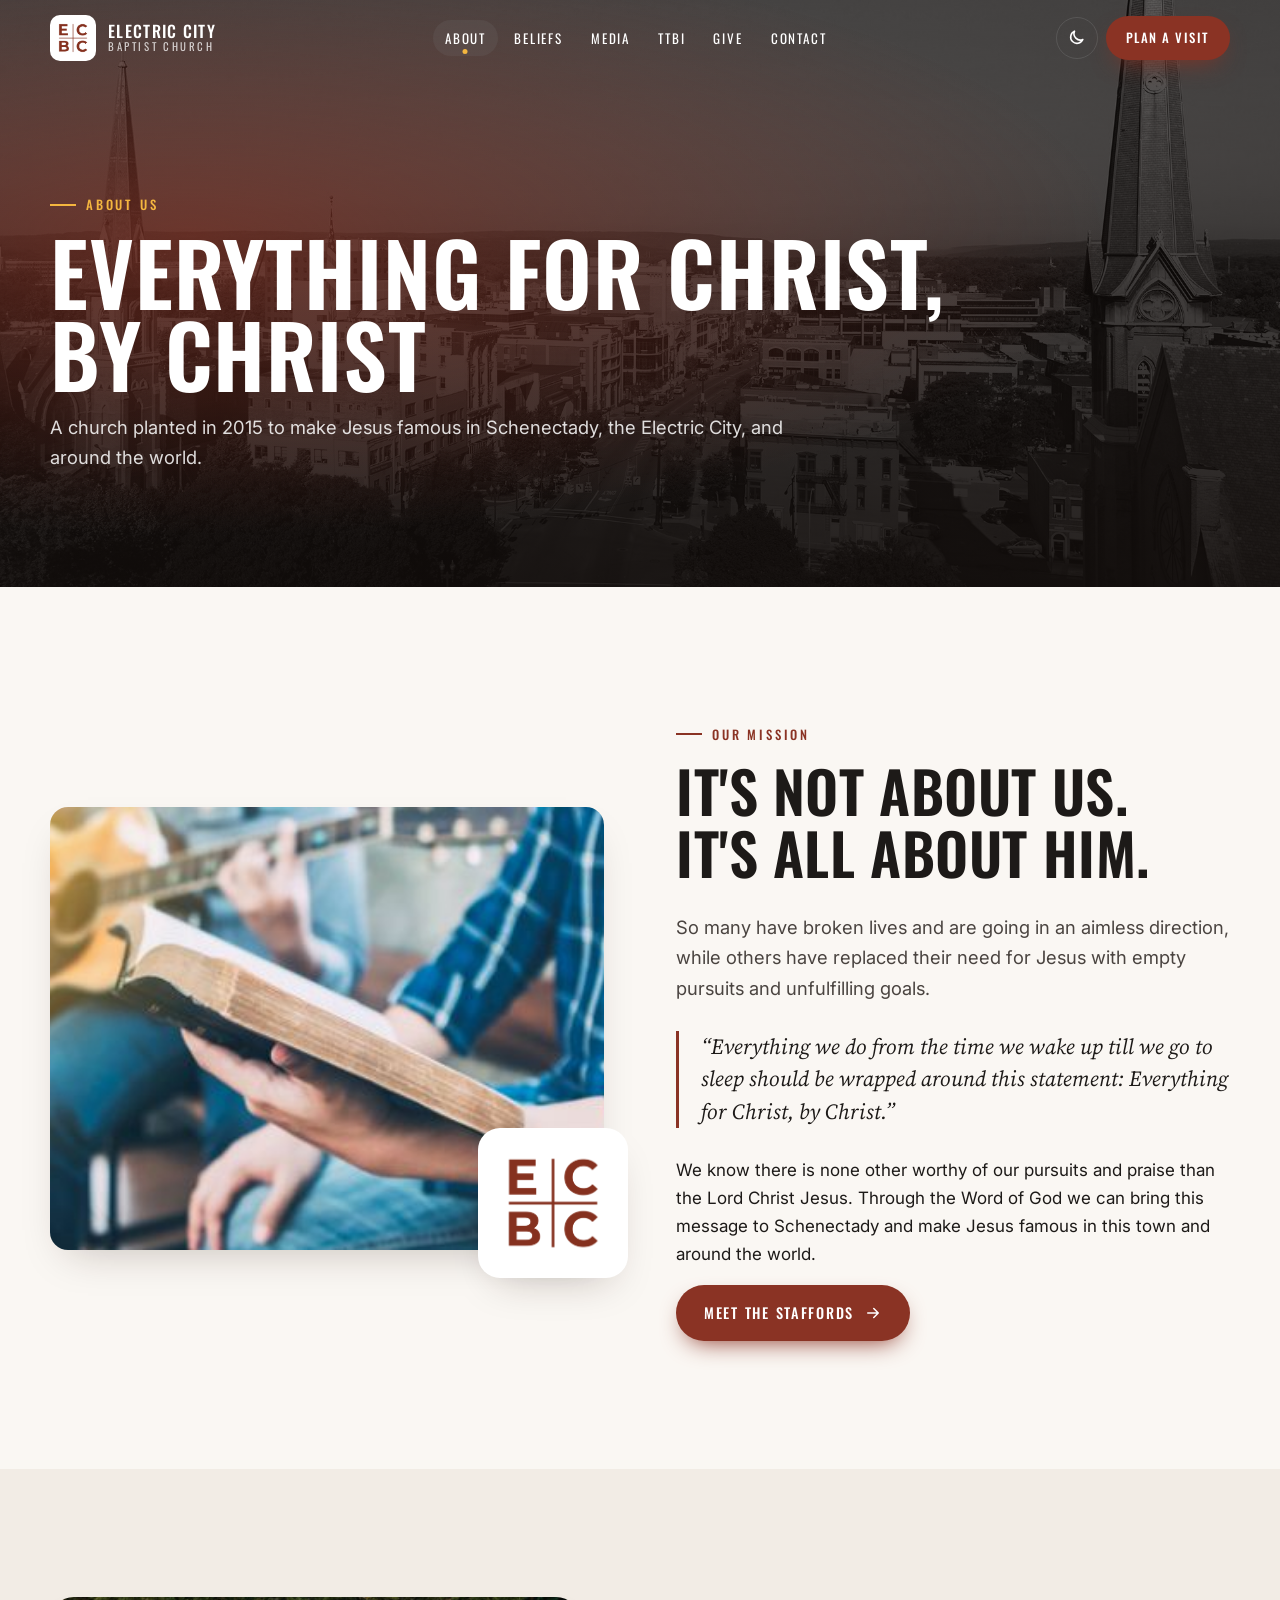
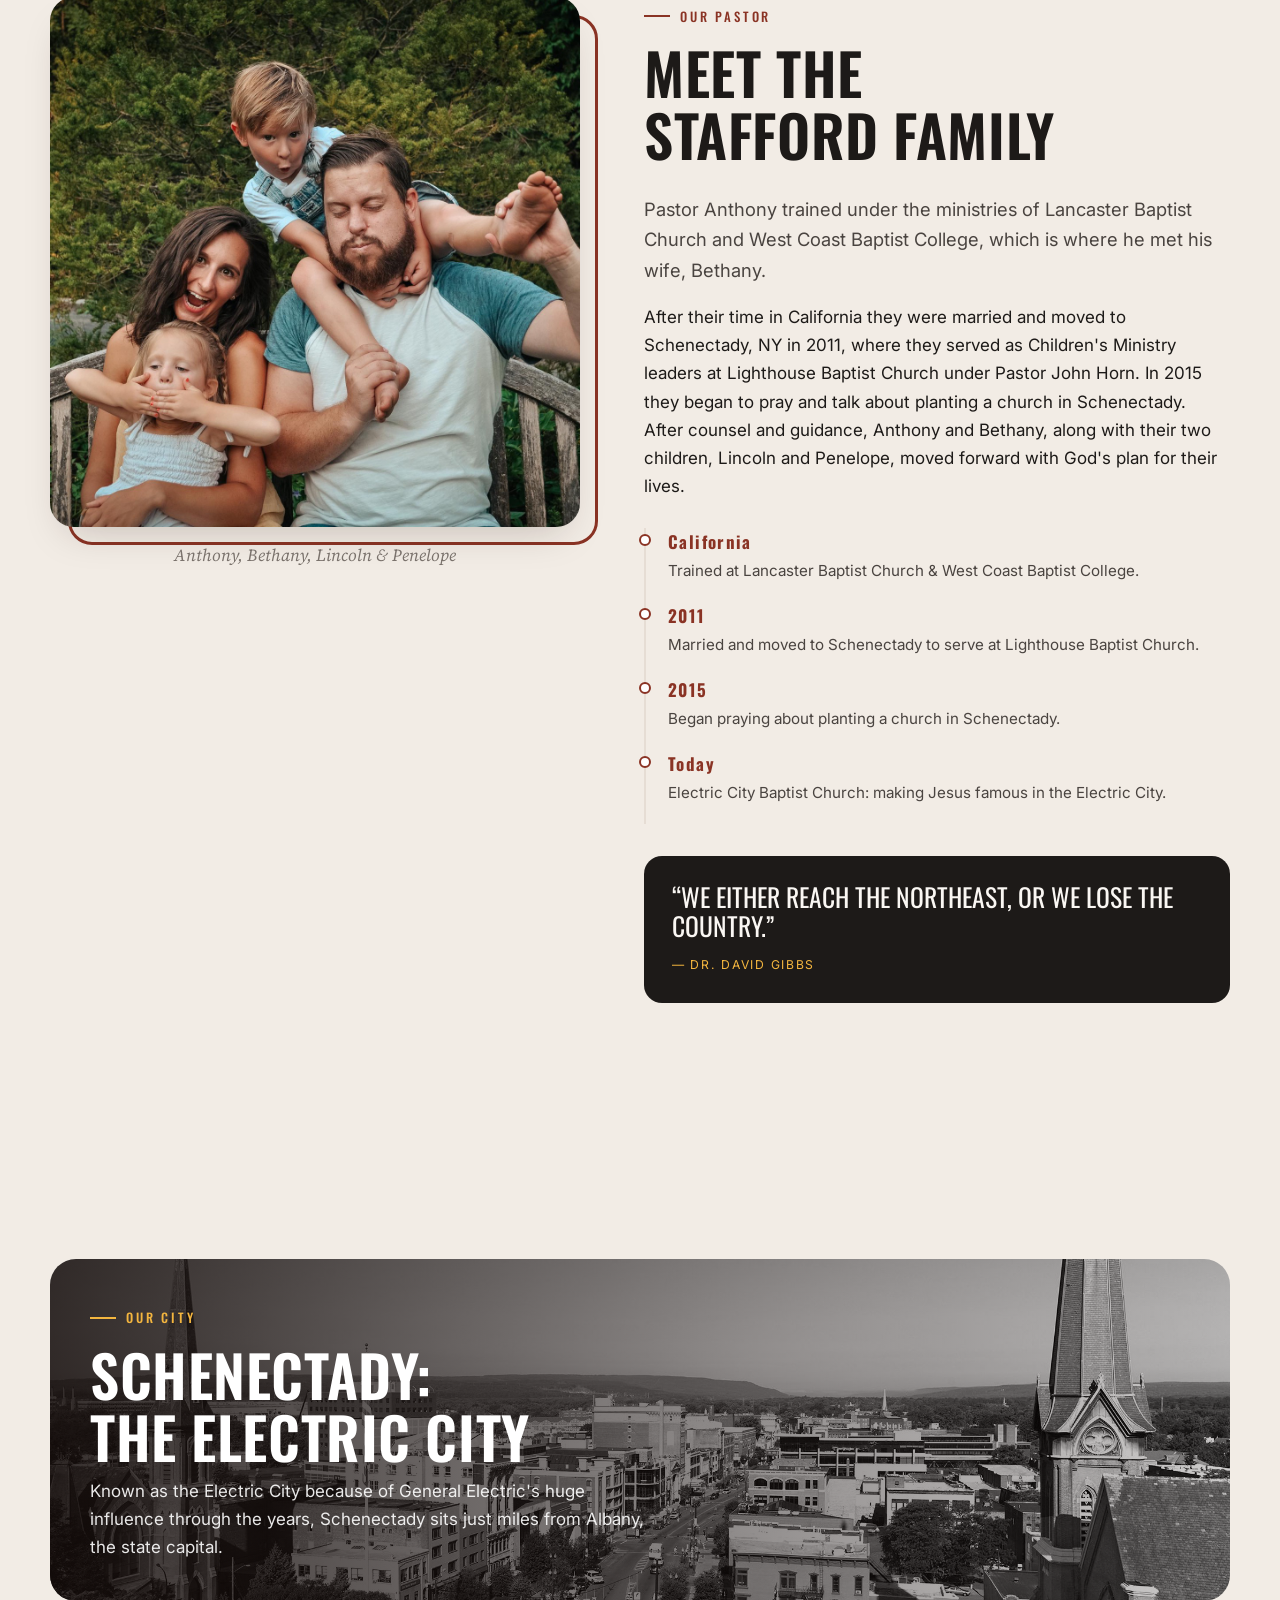
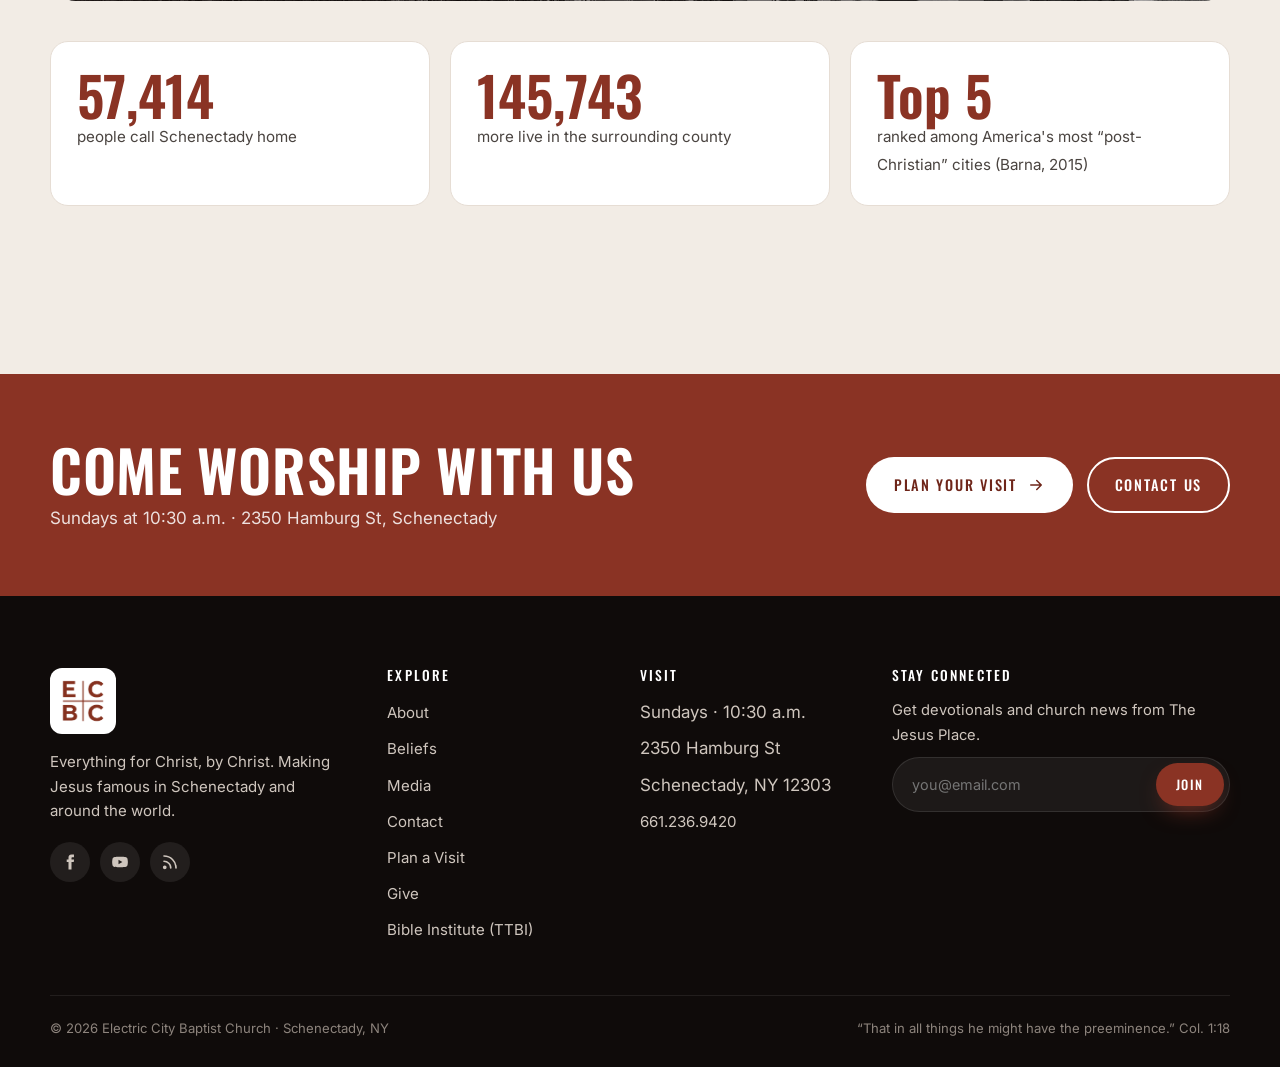
==== about.html @ a0e211f1 "Add Electric City Baptist Church website preview" ====
<!doctype html>
<html lang="en">
<head>
  <meta charset="utf-8">
  <meta name="viewport" content="width=device-width, initial-scale=1">
  <title>About | Electric City Baptist Church</title>
  <meta name="description" content="Meet Pastor Anthony Stafford and family and learn the story and mission of Electric City Baptist Church in Schenectady, NY.">
  <meta name="theme-color" content="#8a3324">
  <meta name="robots" content="noindex, nofollow">
  <link rel="icon" type="image/png" href="assets/ecbc-logo.png">
  <link rel="apple-touch-icon" href="assets/ecbc-logo.png">
  <meta property="og:title" content="About | Electric City Baptist Church">
  <meta property="og:description" content="Meet Pastor Anthony Stafford and family and learn the story and mission of Electric City Baptist Church in Schenectady, NY.">
  <meta property="og:image" content="assets/ecbc-logo.png">
  <link rel="preconnect" href="https://fonts.googleapis.com">
  <link rel="preconnect" href="https://fonts.gstatic.com" crossorigin>
  <link href="https://fonts.googleapis.com/css2?family=Inter:wght@400;500;600;700&family=Oswald:wght@400;500;600&family=Source+Serif+4:ital,wght@0,400;1,400&display=swap" rel="stylesheet">
  <link rel="stylesheet" href="css/styles.css">
  <script>
    try { const t = localStorage.getItem("ecbc-theme"); if (t) document.documentElement.dataset.theme = t; } catch (e) {}
  </script>
</head>
<body>
<a class="skip" href="#main">Skip to content</a>

<!-- Icon sprite -->
<svg width="0" height="0" style="position:absolute" aria-hidden="true">
  <defs>
    <symbol id="i-pin" viewBox="0 0 24 24" fill="none" stroke="currentColor" stroke-width="2" stroke-linecap="round" stroke-linejoin="round"><path d="M12 22s7-6.2 7-12a7 7 0 1 0-14 0c0 5.8 7 12 7 12Z"/><circle cx="12" cy="10" r="2.6"/></symbol>
    <symbol id="i-clock" viewBox="0 0 24 24" fill="none" stroke="currentColor" stroke-width="2" stroke-linecap="round"><circle cx="12" cy="12" r="9"/><path d="M12 7v5l3 2"/></symbol>
    <symbol id="i-cal" viewBox="0 0 24 24" fill="none" stroke="currentColor" stroke-width="2" stroke-linecap="round"><rect x="3" y="5" width="18" height="16" rx="2"/><path d="M3 10h18M8 3v4M16 3v4"/></symbol>
    <symbol id="i-play" viewBox="0 0 24 24" fill="currentColor"><path d="M7 4.8v14.4a1 1 0 0 0 1.5.86l12-7.2a1 1 0 0 0 0-1.72l-12-7.2A1 1 0 0 0 7 4.8Z"/></symbol>
    <symbol id="i-pause" viewBox="0 0 24 24" fill="currentColor"><rect x="6" y="4" width="4" height="16" rx="1"/><rect x="14" y="4" width="4" height="16" rx="1"/></symbol>
    <symbol id="i-pray" viewBox="0 0 24 24" fill="none" stroke="currentColor" stroke-width="2" stroke-linecap="round" stroke-linejoin="round"><path d="M12 3v8M8.5 6.5 12 3l3.5 3.5"/><path d="M5 21v-5a7 7 0 0 1 14 0v5"/><path d="M9 21v-3a3 3 0 0 1 6 0v3"/></symbol>
    <symbol id="i-door" viewBox="0 0 24 24" fill="none" stroke="currentColor" stroke-width="2" stroke-linecap="round" stroke-linejoin="round"><path d="M14 3h5v18h-5"/><path d="M3 12h11M10 8l4 4-4 4"/></symbol>
    <symbol id="i-heart" viewBox="0 0 24 24" fill="none" stroke="currentColor" stroke-width="2" stroke-linejoin="round"><path d="M12 20s-8-4.9-8-11a4.5 4.5 0 0 1 8-2.8A4.5 4.5 0 0 1 20 9c0 6.1-8 11-8 11Z"/></symbol>
    <symbol id="i-book" viewBox="0 0 24 24" fill="none" stroke="currentColor" stroke-width="2" stroke-linejoin="round"><path d="M4 4.5A1.5 1.5 0 0 1 5.5 3H20v16H5.5A1.5 1.5 0 0 0 4 20.5Z"/><path d="M4 20.5A1.5 1.5 0 0 0 5.5 22H20M9 8h7"/></symbol>
    <symbol id="i-users" viewBox="0 0 24 24" fill="none" stroke="currentColor" stroke-width="2" stroke-linecap="round"><circle cx="9" cy="8" r="3.5"/><path d="M2.5 20a6.5 6.5 0 0 1 13 0"/><path d="M16 4.5a3.5 3.5 0 0 1 0 7M18 14a6 6 0 0 1 3.5 6"/></symbol>
    <symbol id="i-music" viewBox="0 0 24 24" fill="none" stroke="currentColor" stroke-width="2" stroke-linecap="round"><path d="M9 18V5l11-2v13"/><circle cx="6" cy="18" r="3"/><circle cx="17" cy="16" r="3"/></symbol>
    <symbol id="i-phone" viewBox="0 0 24 24" fill="none" stroke="currentColor" stroke-width="2" stroke-linejoin="round"><path d="M5 3h3.5l2 5-2.5 1.5a11 11 0 0 0 6.5 6.5L16 13.5l5 2V19a2 2 0 0 1-2 2A16 16 0 0 1 3 5a2 2 0 0 1 2-2Z"/></symbol>
    <symbol id="i-mail" viewBox="0 0 24 24" fill="none" stroke="currentColor" stroke-width="2" stroke-linejoin="round"><rect x="3" y="5" width="18" height="14" rx="2"/><path d="m3 7 9 6 9-6"/></symbol>
    <symbol id="i-fb" viewBox="0 0 24 24" fill="currentColor"><path d="M14 8.5V6.8c0-.8.5-1 1-1h2.3V2.1L14.2 2C10.8 2 10 4.5 10 6.2v2.3H7.6V12H10v10h4V12h3l.4-3.5Z"/></symbol>
    <symbol id="i-yt" viewBox="0 0 24 24" fill="currentColor"><path d="M22 7.6a3 3 0 0 0-2-2C18.2 5 12 5 12 5s-6.2 0-8 .6a3 3 0 0 0-2 2A31 31 0 0 0 1.5 12 31 31 0 0 0 2 16.4a3 3 0 0 0 2 2c1.8.6 8 .6 8 .6s6.2 0 8-.6a3 3 0 0 0 2-2 31 31 0 0 0 .5-4.4 31 31 0 0 0-.5-4.4ZM10 15V9l5.2 3Z"/></symbol>
    <symbol id="i-rss" viewBox="0 0 24 24" fill="none" stroke="currentColor" stroke-width="2.2" stroke-linecap="round"><path d="M4 11a9 9 0 0 1 9 9M4 4a16 16 0 0 1 16 16"/><circle cx="5" cy="19" r="1.4" fill="currentColor"/></symbol>
    <symbol id="i-search" viewBox="0 0 24 24" fill="none" stroke="currentColor" stroke-width="2" stroke-linecap="round"><circle cx="11" cy="11" r="7"/><path d="m20 20-3.5-3.5"/></symbol>
    <symbol id="i-down" viewBox="0 0 24 24" fill="none" stroke="currentColor" stroke-width="2" stroke-linecap="round" stroke-linejoin="round"><path d="M12 4v12M6 11l6 6 6-6M4 21h16"/></symbol>
    <symbol id="i-arrow" viewBox="0 0 24 24" fill="none" stroke="currentColor" stroke-width="2" stroke-linecap="round" stroke-linejoin="round"><path d="M5 12h14M13 6l6 6-6 6"/></symbol>
    <symbol id="i-check" viewBox="0 0 24 24" fill="none" stroke="currentColor" stroke-width="2.6" stroke-linecap="round" stroke-linejoin="round"><path d="m5 12 5 5L20 7"/></symbol>
    <symbol id="i-copy" viewBox="0 0 24 24" fill="none" stroke="currentColor" stroke-width="2"><rect x="9" y="9" width="12" height="12" rx="2"/><path d="M5 15V5a2 2 0 0 1 2-2h10"/></symbol>
    <symbol id="i-moon" viewBox="0 0 24 24" fill="none" stroke="currentColor" stroke-width="2" stroke-linejoin="round"><path d="M20 14.5A8 8 0 0 1 9.5 4 8 8 0 1 0 20 14.5Z"/></symbol>
    <symbol id="i-sun" viewBox="0 0 24 24" fill="none" stroke="currentColor" stroke-width="2" stroke-linecap="round"><circle cx="12" cy="12" r="4"/><path d="M12 2v2M12 20v2M4.9 4.9l1.4 1.4M17.7 17.7l1.4 1.4M2 12h2M20 12h2M4.9 19.1l1.4-1.4M17.7 6.3l1.4-1.4"/></symbol>
    <symbol id="i-lock" viewBox="0 0 24 24" fill="none" stroke="currentColor" stroke-width="2" stroke-linecap="round"><rect x="4" y="11" width="16" height="10" rx="2"/><path d="M8 11V7a4 4 0 0 1 8 0v4"/></symbol>
    <symbol id="i-menu" viewBox="0 0 24 24" fill="none" stroke="currentColor" stroke-width="2" stroke-linecap="round"><path d="M4 7h16M4 12h16M4 17h10"/></symbol>
    <symbol id="i-x" viewBox="0 0 24 24" fill="none" stroke="currentColor" stroke-width="2" stroke-linecap="round"><path d="M6 6l12 12M18 6 6 18"/></symbol>
    <symbol id="i-bolt" viewBox="0 0 24 24" fill="currentColor"><path d="M13 2 4 14h6l-1 8 9-12h-6Z"/></symbol>
    <symbol id="i-car" viewBox="0 0 24 24" fill="none" stroke="currentColor" stroke-width="2" stroke-linejoin="round"><path d="M5 16V11l2-5h10l2 5v5M3 16h18v3H3Z"/><circle cx="7.5" cy="13.5" r=".8" fill="currentColor"/><circle cx="16.5" cy="13.5" r=".8" fill="currentColor"/></symbol>
  </defs>
</svg>

<!-- Header -->
<header class="site-header" id="header">
  <div class="container nav">
    <a class="brand" href="index.html" aria-label="Electric City Baptist Church home">
      <img class="brand-mark" src="assets/ecbc-logo.png" alt="ECBC logo">
      <span class="brand-name">Electric City<small>Baptist Church</small></span>
    </a>
    <nav aria-label="Primary">
      <ul class="nav-links">
        <li><a href="about.html">About</a></li>
        <li><a href="beliefs.html">Beliefs</a></li>
        <li><a href="media.html">Media</a></li>
        <li><a href="ttbi.html">TTBI</a></li>
        <li><a href="give.html">Give</a></li>
        <li><a href="contact.html">Contact</a></li>
      </ul>
    </nav>
    <div class="nav-actions">
      <button class="icon-btn" id="themeToggle" aria-label="Toggle dark mode"><svg><use href="#i-moon"/></svg></button>
      <a class="btn btn-primary btn-sm" href="visit.html">Plan a Visit</a>
      <button class="icon-btn menu-toggle" id="menuOpen" aria-label="Open menu" aria-expanded="false" aria-controls="mobileMenu"><svg><use href="#i-menu"/></svg></button>
    </div>
  </div>
</header>

<div class="mobile-menu" id="mobileMenu" aria-hidden="true">
  <button class="icon-btn close" id="menuClose" aria-label="Close menu"><svg><use href="#i-x"/></svg></button>
  <ul>
    <li><a href="index.html">Home</a></li>
    <li><a href="about.html">About</a></li>
    <li><a href="visit.html">Plan a Visit</a></li>
    <li><a href="beliefs.html">Beliefs</a></li>
    <li><a href="media.html">Media</a></li>
    <li><a href="ttbi.html">Bible Institute</a></li>
    <li><a href="give.html">Give</a></li>
    <li><a href="contact.html">Contact</a></li>
  </ul>
  <p class="meta">Sundays · 10:30 a.m.<br>2350 Hamburg St, Schenectady, NY</p>
</div>

<main id="main">

<section class="page-hero">
  <div class="page-hero-bg" style="background-image:url('assets/schenectady.jpg')"></div>
  <div class="container">
    <p class="eyebrow reveal">About Us</p>
    <h1 class="reveal" data-delay="1">Everything for Christ,<br>by Christ</h1>
    <p class="lead reveal" data-delay="2">A church planted in 2015 to make Jesus famous in Schenectady, the Electric City, and around the world.</p>
  </div>
</section>

<!-- Mission -->
<section class="mission" id="about">
  <div class="container mission-grid">
    <div class="mission-media reveal">
      <img src="assets/worship.jpg" alt="An open Bible held during worship" loading="lazy">
      <div class="badge"><img src="assets/ecbc-logo.png" alt=""></div>
    </div>
    <div class="reveal" data-delay="1">
      <p class="eyebrow">Our Mission</p>
      <h2>It's not about us.<br>It's all about Him.</h2>
      <p class="lead">So many have broken lives and are going in an aimless direction, while others have replaced their need for Jesus with empty pursuits and unfulfilling goals.</p>
      <blockquote>“Everything we do from the time we wake up till we go to sleep should be wrapped around this statement: Everything for Christ, by Christ.”</blockquote>
      <p>We know there is none other worthy of our pursuits and praise than the Lord Christ Jesus. Through the Word of God we can bring this message to Schenectady and make Jesus famous in this town and around the world.</p>
      <a class="btn btn-primary" href="#family">Meet the Staffords <svg><use href="#i-arrow"/></svg></a>
    </div>
  </div>
</section>

<!-- Pastor & family -->
<section class="family" id="family">
  <div class="container family-grid">
    <figure class="family-photo reveal">
      <img src="assets/stafford-family.jpg" alt="Pastor Anthony Stafford with his wife Bethany and their children Lincoln and Penelope" loading="lazy">
      <figcaption>Anthony, Bethany, Lincoln &amp; Penelope</figcaption>
    </figure>
    <div class="reveal" data-delay="1">
      <p class="eyebrow">Our Pastor</p>
      <h2>Meet the<br>Stafford Family</h2>
      <p class="lead">Pastor Anthony trained under the ministries of Lancaster Baptist Church and West Coast Baptist College, which is where he met his wife, Bethany.</p>
      <p>After their time in California they were married and moved to Schenectady, NY in 2011, where they served as Children's Ministry leaders at Lighthouse Baptist Church under Pastor John Horn. In 2015 they began to pray and talk about planting a church in Schenectady. After counsel and guidance, Anthony and Bethany, along with their two children, Lincoln and Penelope, moved forward with God's plan for their lives.</p>
      <ol class="timeline">
        <li><b>California</b><span>Trained at Lancaster Baptist Church &amp; West Coast Baptist College.</span></li>
        <li><b>2011</b><span>Married and moved to Schenectady to serve at Lighthouse Baptist Church.</span></li>
        <li><b>2015</b><span>Began praying about planting a church in Schenectady.</span></li>
        <li><b>Today</b><span>Electric City Baptist Church: making Jesus famous in the Electric City.</span></li>
      </ol>
      <div class="gibbs">
        <p>“We either reach the Northeast, or we lose the country.”</p>
        <small>— Dr. David Gibbs</small>
      </div>
    </div>
  </div>
</section>

<section class="location">
  <div class="container">
    <div class="city-band reveal">
      <img src="assets/schenectady.jpg" alt="Downtown Schenectady skyline with church steeples" loading="lazy">
      <div class="inner">
        <p class="eyebrow" style="color:var(--spark)">Our City</p>
        <h2>Schenectady:<br>The Electric City</h2>
        <p style="margin:0;opacity:.9">Known as the Electric City because of General Electric's huge influence through the years, Schenectady sits just miles from Albany, the state capital.</p>
      </div>
    </div>

    <div class="stats">
      <div class="stat reveal"><b data-count="65000">0</b><span>people call Schenectady home</span></div>
      <div class="stat reveal" data-delay="1"><b data-count="165000">0</b><span>more live in the surrounding county</span></div>
      <div class="stat reveal" data-delay="2"><b>Top 5</b><span>ranked among America's most “post-Christian” cities (Barna, 2015)</span></div>
    </div>
  </div>
</section>

<!-- Call to action -->
<section class="cta-band">
  <div class="container cta-inner reveal">
    <div>
      <h2>Come Worship With Us</h2>
      <p>Sundays at 10:30 a.m. · 2350 Hamburg St, Schenectady</p>
    </div>
    <div class="hero-ctas">
      <a class="btn btn-light" href="visit.html">Plan Your Visit <svg><use href="#i-arrow"/></svg></a>
      <a class="btn btn-ghost" href="contact.html">Contact Us</a>
    </div>
  </div>
</section>

</main>

<!-- Footer -->
<footer class="site-footer">
  <div class="container">
    <div class="footer-grid">
      <div class="footer-brand">
        <img src="assets/ecbc-logo.png" alt="Electric City Baptist Church logo">
        <p>Everything for Christ, by Christ. Making Jesus famous in Schenectady and around the world.</p>
        <div class="socials">
          <a href="https://www.facebook.com/ElectricCityBaptist/" target="_blank" rel="noopener" aria-label="Facebook"><svg><use href="#i-fb"/></svg></a>
          <a href="https://www.youtube.com/watch?v=MotVsbWxx8M" target="_blank" rel="noopener" aria-label="YouTube"><svg><use href="#i-yt"/></svg></a>
          <a href="https://wp.electriccitybaptist.com/series/old-lion-young-lion/feed/" target="_blank" rel="noopener" aria-label="Podcast RSS"><svg><use href="#i-rss"/></svg></a>
        </div>
      </div>
      <div>
        <h4>Explore</h4>
        <ul>
          <li><a href="about.html">About</a></li>
          <li><a href="beliefs.html">Beliefs</a></li>
          <li><a href="media.html">Media</a></li>
          <li><a href="contact.html">Contact</a></li>
          <li><a href="visit.html">Plan a Visit</a></li>
          <li><a href="give.html">Give</a></li>
          <li><a href="ttbi.html">Bible Institute (TTBI)</a></li>
        </ul>
      </div>
      <div>
        <h4>Visit</h4>
        <ul>
          <li>Sundays · 10:30 a.m.</li>
          <li>2350 Hamburg St</li>
          <li>Schenectady, NY 12303</li>
          <li><a href="tel:+16612369420">661.236.9420</a></li>
        </ul>
      </div>
      <div>
        <h4>Stay Connected</h4>
        <p style="font-size:.92rem;margin:0">Get devotionals and church news from The Jesus Place.</p>
        <form class="newsletter" id="newsletter">
          <label class="sr-only" for="nlEmail">Email address</label>
          <input id="nlEmail" type="email" placeholder="you@email.com" required>
          <button class="btn btn-primary btn-sm" type="submit">Join</button>
        </form>
      </div>
    </div>
    <div class="footer-bottom">
      <span>© <span id="year"></span> Electric City Baptist Church · Schenectady, NY</span>
      <span>“That in all things he might have the preeminence.” Col. 1:18</span>
    </div>
  </div>
</footer>

<!-- Prayer request dialog -->
<dialog id="prayerDialog" aria-labelledby="prayerTitle">
  <button class="icon-btn dialog-close" data-close aria-label="Close"><svg><use href="#i-x"/></svg></button>
  <form class="dialog-inner" id="prayerForm" method="dialog">
    <p class="eyebrow">We'd be honored</p>
    <h3 id="prayerTitle">Prayer Request</h3>
    <p style="color:var(--ink-2);margin-top:0">Share how we can pray for you. Our church family takes every request to the Lord.</p>
    <div class="field"><label for="prName">Your name <span style="color:var(--muted);font-weight:400">(optional)</span></label><input id="prName" autocomplete="name"></div>
    <div class="field"><label for="prText">How can we pray?</label><textarea id="prText" rows="4" required></textarea></div>
    <div class="choice" style="margin-bottom:18px"><input type="checkbox" id="prPrivate"><label for="prPrivate" style="padding:10px 14px">Keep this private (pastor only)</label></div>
    <button class="btn btn-primary" type="submit" style="width:100%;justify-content:center">Send Request</button>
    <p class="form-note">Opens your email app with your request ready to send.</p>
  </form>
</dialog>

<div class="toast" id="toast" role="status"></div>

<script src="js/app.js"></script>
</body>
</html>
---- css/styles.css ----
/* Electric City Baptist Church — styles */
:root {
  --rust: #8a3324;
  --rust-deep: #6e2519;
  --rust-soft: #f3e4df;
  --spark: #f4b63f;
  --ink: #1d1a18;
  --ink-2: #4a4440;
  --muted: #7a726c;
  --paper: #faf7f3;
  --paper-2: #f2ece5;
  --card: #ffffff;
  --line: #e6ddd4;
  --shadow: 0 18px 40px -18px rgba(40, 20, 10, .25);
  --radius: 18px;
  --font-display: "Oswald", "Arial Narrow", sans-serif;
  --font-body: "Inter", system-ui, -apple-system, sans-serif;
  --font-serif: "Source Serif 4", Georgia, serif;
  --max: 1180px;
  --header-h: 76px;
}
:root[data-theme="dark"] {
  --rust: #c9563f;
  --rust-deep: #a8432f;
  --rust-soft: #2d1e1a;
  --ink: #f3ede7;
  --ink-2: #cfc6be;
  --muted: #9b928a;
  --paper: #141110;
  --paper-2: #1c1816;
  --card: #211c1a;
  --line: #352d29;
  --shadow: 0 18px 40px -18px rgba(0, 0, 0, .6);
}

*, *::before, *::after { box-sizing: border-box; }
html { scroll-behavior: smooth; scroll-padding-top: var(--header-h); }
body {
  margin: 0;
  font-family: var(--font-body);
  font-size: 17px;
  line-height: 1.65;
  color: var(--ink);
  background: var(--paper);
  -webkit-font-smoothing: antialiased;
  transition: background .3s, color .3s;
}
img { max-width: 100%; display: block; }
a { color: var(--rust); }
button { font: inherit; cursor: pointer; }
.sr-only { position: absolute; width: 1px; height: 1px; overflow: hidden; clip: rect(0 0 0 0); white-space: nowrap; }
.skip { position: absolute; left: -999px; top: 8px; background: var(--rust); color: #fff; padding: 8px 14px; border-radius: 8px; z-index: 100; }
.skip:focus { left: 8px; }
:focus-visible { outline: 3px solid var(--spark); outline-offset: 3px; border-radius: 6px; }

.container { width: min(var(--max), 100% - 40px); margin-inline: auto; }
section { padding: clamp(72px, 10vw, 128px) 0; position: relative; }

.eyebrow {
  font-family: var(--font-display);
  text-transform: uppercase;
  letter-spacing: .22em;
  font-size: .8rem;
  font-weight: 500;
  color: var(--rust);
  display: inline-flex;
  align-items: center;
  gap: 10px;
  margin: 0 0 14px;
}
.eyebrow::before { content: ""; width: 26px; height: 2px; background: currentColor; }
h1, h2, h3, h4 { font-family: var(--font-display); font-weight: 600; line-height: 1.08; margin: 0 0 .5em; letter-spacing: .01em; }
h2 { font-size: clamp(2.2rem, 5vw, 3.6rem); text-transform: uppercase; }
h3 { font-size: 1.45rem; }
.lead { font-size: 1.15rem; color: var(--ink-2); max-width: 62ch; }
.section-head { margin-bottom: 48px; }
.section-head.center { text-align: center; }
.section-head.center .lead { margin-inline: auto; }
.section-head.center .eyebrow::after { content: ""; width: 26px; height: 2px; background: currentColor; }

/* Buttons */
.btn {
  display: inline-flex; align-items: center; gap: 10px;
  padding: 14px 26px;
  border-radius: 999px;
  border: 2px solid transparent;
  font-family: var(--font-display);
  text-transform: uppercase;
  letter-spacing: .12em;
  font-size: .9rem;
  font-weight: 500;
  text-decoration: none;
  transition: transform .2s, background .2s, color .2s, border-color .2s, box-shadow .2s;
}
.btn svg { width: 18px; height: 18px; }
.btn-primary { background: var(--rust); color: #fff; box-shadow: 0 10px 24px -10px var(--rust); }
.btn-primary:hover { background: var(--rust-deep); transform: translateY(-2px); }
.btn-ghost { border-color: currentColor; color: inherit; background: transparent; }
.btn-ghost:hover { background: rgba(255,255,255,.12); transform: translateY(-2px); }
.btn-light { background: #fff; color: var(--rust-deep); }
.btn-light:hover { transform: translateY(-2px); }
.btn-sm { padding: 9px 18px; font-size: .8rem; }

/* Header */
.site-header {
  position: fixed; inset: 0 0 auto 0; z-index: 50;
  height: var(--header-h);
  display: flex; align-items: center;
  color: #fff;
  transition: background .3s, box-shadow .3s, color .3s, height .3s;
}
.site-header.scrolled {
  background: color-mix(in srgb, var(--paper) 88%, transparent);
  backdrop-filter: blur(14px);
  -webkit-backdrop-filter: blur(14px);
  color: var(--ink);
  box-shadow: 0 1px 0 var(--line);
  --header-h: 66px;
}
.nav { display: flex; align-items: center; justify-content: space-between; gap: 20px; }
.brand { display: flex; align-items: center; gap: 12px; text-decoration: none; color: inherit; }
.brand-mark { width: 46px; height: 46px; background: #fff; border-radius: 10px; padding: 5px; transition: transform .3s; }
.brand:hover .brand-mark { transform: rotate(-4deg) scale(1.05); }
.brand-name { font-family: var(--font-display); text-transform: uppercase; letter-spacing: .08em; line-height: 1.1; font-size: 1.02rem; font-weight: 500; }
.brand-name small { display: block; font-size: .68rem; letter-spacing: .24em; opacity: .75; font-weight: 400; }
.nav-links { display: flex; gap: 4px; list-style: none; margin: 0; padding: 0; }
.nav-links a {
  color: inherit; text-decoration: none;
  font-family: var(--font-display); text-transform: uppercase; letter-spacing: .14em; font-size: .82rem;
  padding: 8px 12px; border-radius: 999px; position: relative;
  transition: background .2s;
}
.nav-links a:hover { background: rgba(127,127,127,.14); }
.nav-links a.active::after {
  content: ""; position: absolute; left: 50%; bottom: 2px; width: 5px; height: 5px; border-radius: 50%;
  background: var(--spark); transform: translateX(-50%);
}
.nav-actions { display: flex; align-items: center; gap: 8px; }
.icon-btn {
  width: 42px; height: 42px; border-radius: 50%;
  display: inline-grid; place-items: center;
  border: 1px solid rgba(127,127,127,.35); background: transparent; color: inherit;
  transition: background .2s, transform .2s;
}
.icon-btn:hover { background: rgba(127,127,127,.16); transform: rotate(-12deg); }
.icon-btn svg { width: 19px; height: 19px; }
.menu-toggle { display: none; }

.mobile-menu {
  position: fixed; inset: 0; z-index: 60;
  background: var(--rust-deep);
  color: #fff;
  display: flex; flex-direction: column; justify-content: center; padding: 40px 28px;
  clip-path: circle(0 at calc(100% - 44px) 38px);
  transition: clip-path .55s cubic-bezier(.7,0,.2,1);
  visibility: hidden;
}
.mobile-menu.open { clip-path: circle(150% at calc(100% - 44px) 38px); visibility: visible; }
.mobile-menu ul { list-style: none; margin: 0; padding: 0; }
.mobile-menu a { color: #fff; text-decoration: none; font-family: var(--font-display); font-size: 2.3rem; text-transform: uppercase; letter-spacing: .04em; display: block; padding: 6px 0; }
.mobile-menu .close { position: absolute; top: 18px; right: 18px; border-color: rgba(255,255,255,.4); }
.mobile-menu .meta { margin-top: 32px; opacity: .8; font-size: .95rem; }

/* Hero */
.hero {
  min-height: 100svh;
  padding: calc(var(--header-h) + 40px) 0 60px;
  display: grid; align-items: center;
  color: #fff;
  background: #120d0b;
  overflow: hidden;
  isolation: isolate;
}
.hero-bg {
  position: absolute; inset: -40px 0 0 0; z-index: -2;
  background: url("../assets/sanctuary.jpg") center/cover no-repeat;
  filter: brightness(2.4) contrast(1.05) saturate(.7);
  transform: scale(1.05);
  will-change: transform;
}
.hero::before {
  content: ""; position: absolute; inset: 0; z-index: -1;
  background:
    radial-gradient(ellipse at 20% 30%, rgba(138,51,36,.55), transparent 60%),
    linear-gradient(180deg, rgba(18,13,11,.55) 0%, rgba(18,13,11,.35) 40%, rgba(18,13,11,.95) 100%);
}
.hero-grid { display: grid; grid-template-columns: 1.25fr .9fr; gap: 56px; align-items: center; }
.service-pill {
  display: inline-flex; align-items: center; gap: 10px;
  background: rgba(255,255,255,.1); border: 1px solid rgba(255,255,255,.22);
  backdrop-filter: blur(8px);
  padding: 8px 16px 8px 10px; border-radius: 999px;
  font-size: .9rem; margin-bottom: 26px;
}
.pulse { width: 10px; height: 10px; border-radius: 50%; background: var(--spark); position: relative; }
.pulse::after { content: ""; position: absolute; inset: 0; border-radius: 50%; background: var(--spark); animation: pulse 2s infinite; }
@keyframes pulse { to { transform: scale(3); opacity: 0; } }
.hero h1 {
  font-size: clamp(3rem, 9vw, 6.6rem);
  text-transform: uppercase;
  line-height: .95;
  letter-spacing: -.005em;
  margin-bottom: 24px;
}
.hero h1 .bolt { color: var(--spark); display: inline-block; }
.hero h1 em { font-style: normal; color: transparent; -webkit-text-stroke: 2px #fff; }
.hero p.lead { color: rgba(255,255,255,.82); font-size: 1.2rem; }
.hero-ctas { display: flex; flex-wrap: wrap; gap: 14px; margin-top: 32px; }

.countdown-card {
  background: rgba(255,255,255,.08);
  border: 1px solid rgba(255,255,255,.18);
  backdrop-filter: blur(18px);
  -webkit-backdrop-filter: blur(18px);
  border-radius: 24px;
  padding: 30px;
  box-shadow: 0 30px 60px -20px rgba(0,0,0,.6);
}
.countdown-card h2 { font-size: 1rem; letter-spacing: .2em; margin-bottom: 4px; color: var(--spark); }
.countdown-card .when { font-family: var(--font-serif); font-size: 1.15rem; margin: 0 0 22px; opacity: .9; }
.count { display: grid; grid-template-columns: repeat(4, 1fr); gap: 10px; margin-bottom: 22px; }
.count div { background: rgba(0,0,0,.28); border-radius: 14px; padding: 14px 4px; text-align: center; }
.count b { display: block; font-family: var(--font-display); font-size: 2.1rem; line-height: 1; font-weight: 500; font-variant-numeric: tabular-nums; }
.count span { font-size: .68rem; text-transform: uppercase; letter-spacing: .16em; opacity: .7; }
.live-now { display: none; text-align: center; font-family: var(--font-display); font-size: 1.6rem; text-transform: uppercase; padding: 18px 0; }
.countdown-card.is-live .count { display: none; }
.countdown-card.is-live .live-now { display: block; }
.countdown-card address { font-style: normal; font-size: .95rem; opacity: .85; display: flex; gap: 10px; align-items: flex-start; margin-bottom: 20px; }
.countdown-card address svg { flex: none; width: 18px; height: 18px; margin-top: 4px; color: var(--spark); }
.countdown-actions { display: flex; gap: 10px; flex-wrap: wrap; }
.countdown-actions .btn { flex: 1; justify-content: center; }

.scroll-cue {
  position: absolute; left: 50%; bottom: 22px; transform: translateX(-50%);
  width: 26px; height: 42px; border: 2px solid rgba(255,255,255,.5); border-radius: 20px;
}
.scroll-cue::after { content: ""; position: absolute; left: 50%; top: 8px; width: 4px; height: 8px; border-radius: 4px; background: #fff; transform: translateX(-50%); animation: cue 1.8s infinite; }
@keyframes cue { 60% { transform: translate(-50%, 12px); opacity: 0; } 100% { opacity: 0; } }

/* Marquee */
.marquee { background: var(--rust); color: #fff; overflow: hidden; padding: 16px 0; }
.marquee-track { display: flex; gap: 48px; width: max-content; animation: marquee 38s linear infinite; }
.marquee span { font-family: var(--font-display); text-transform: uppercase; letter-spacing: .14em; font-size: 1.05rem; white-space: nowrap; display: inline-flex; align-items: center; gap: 48px; }
.marquee span::after { content: "✦"; color: var(--spark); }
@keyframes marquee { to { transform: translateX(-50%); } }

/* Mission */
.mission-grid { display: grid; grid-template-columns: 1fr 1fr; gap: 72px; align-items: center; }
.mission-media { position: relative; }
.mission-media img { border-radius: var(--radius); box-shadow: var(--shadow); width: 100%; aspect-ratio: 4/3.2; object-fit: cover; }
.mission-media .badge {
  position: absolute; right: -24px; bottom: -28px;
  width: 150px; height: 150px; border-radius: 22px; background: var(--card);
  box-shadow: var(--shadow); padding: 18px; display: grid; place-items: center;
}
.mission-media .badge img { box-shadow: none; aspect-ratio: 1; border-radius: 0; }
.mission blockquote {
  font-family: var(--font-serif); font-size: 1.35rem; font-style: italic; line-height: 1.5;
  border-left: 3px solid var(--rust); padding-left: 22px; margin: 28px 0; color: var(--ink);
}

/* Ways to take part */
.ways { background: var(--paper-2); }
.ways-grid { display: grid; grid-template-columns: repeat(3, 1fr); gap: 24px; }
.way {
  background: var(--card); border: 1px solid var(--line); border-radius: var(--radius);
  padding: 34px 30px; position: relative; overflow: hidden;
  transition: transform .35s, box-shadow .35s, border-color .35s;
}
.way::before {
  content: ""; position: absolute; inset: auto 0 0 0; height: 4px; background: var(--rust);
  transform: scaleX(0); transform-origin: left; transition: transform .45s;
}
.way:hover { transform: translateY(-6px); box-shadow: var(--shadow); }
.way:hover::before { transform: scaleX(1); }
.way-num { font-family: var(--font-display); font-size: 4.5rem; line-height: 1; color: var(--rust-soft); position: absolute; right: 22px; top: 14px; font-weight: 600; }
:root[data-theme="dark"] .way-num { color: #3a2924; }
.way-icon { width: 54px; height: 54px; border-radius: 14px; background: var(--rust); color: #fff; display: grid; place-items: center; margin-bottom: 20px; }
.way-icon svg { width: 26px; height: 26px; }
.way h3 { font-size: 1.8rem; text-transform: uppercase; }
.way p { color: var(--ink-2); }
.way .btn { margin-top: 8px; }

/* Plan a visit */
.visit-grid { display: grid; grid-template-columns: 1fr 1.05fr; gap: 56px; align-items: start; }
.expect-list { display: grid; gap: 14px; margin-top: 28px; }
.expect {
  display: grid; grid-template-columns: 52px 1fr; gap: 16px; align-items: start;
  padding: 18px; border-radius: 14px; background: var(--card); border: 1px solid var(--line);
}
.expect .ico { width: 52px; height: 52px; border-radius: 12px; background: var(--rust-soft); color: var(--rust); display: grid; place-items: center; }
.expect .ico svg { width: 24px; height: 24px; }
.expect h4 { font-size: 1.1rem; margin-bottom: 2px; text-transform: uppercase; letter-spacing: .05em; }
.expect p { margin: 0; color: var(--ink-2); font-size: .96rem; }

.form-card { background: var(--card); border: 1px solid var(--line); border-radius: 24px; padding: 34px; box-shadow: var(--shadow); }
.steps-bar { display: flex; gap: 8px; margin-bottom: 26px; }
.steps-bar i { flex: 1; height: 5px; border-radius: 5px; background: var(--line); transition: background .3s; }
.steps-bar i.on { background: var(--rust); }
.step { display: none; animation: fadeUp .4s both; }
.step.active { display: block; }
@keyframes fadeUp { from { opacity: 0; transform: translateY(12px); } }
.step h3 { font-size: 1.7rem; text-transform: uppercase; }
.choice-grid { display: grid; grid-template-columns: 1fr 1fr; gap: 10px; margin: 18px 0 24px; }
.choice { position: relative; }
.choice input { position: absolute; opacity: 0; }
.choice label {
  display: block; padding: 14px 16px; border-radius: 12px; border: 2px solid var(--line);
  cursor: pointer; transition: border-color .2s, background .2s; font-weight: 500;
}
.choice label small { display: block; color: var(--muted); font-weight: 400; font-size: .82rem; }
.choice input:checked + label { border-color: var(--rust); background: var(--rust-soft); }
.choice input:focus-visible + label { outline: 3px solid var(--spark); outline-offset: 2px; }
.field { display: grid; gap: 6px; margin-bottom: 16px; }
.field label { font-size: .85rem; font-weight: 600; letter-spacing: .02em; }
.field input, .field textarea, .field select {
  font: inherit; color: inherit; background: var(--paper);
  border: 1.5px solid var(--line); border-radius: 12px; padding: 13px 15px;
  transition: border-color .2s, box-shadow .2s;
}
.field input:focus, .field textarea:focus, .field select:focus { outline: none; border-color: var(--rust); box-shadow: 0 0 0 4px color-mix(in srgb, var(--rust) 18%, transparent); }
.field-row { display: grid; grid-template-columns: 1fr 1fr; gap: 14px; }
.form-nav { display: flex; justify-content: space-between; gap: 10px; margin-top: 8px; }
.form-nav .btn-ghost { color: var(--ink-2); }
.form-nav .btn-ghost:hover { background: var(--paper-2); }
.success { text-align: center; padding: 20px 0; }
.success .check { width: 76px; height: 76px; border-radius: 50%; background: var(--rust); color: #fff; display: grid; place-items: center; margin: 0 auto 18px; animation: pop .5s cubic-bezier(.3,1.6,.6,1) both; }
@keyframes pop { from { transform: scale(0); } }
.success .check svg { width: 36px; height: 36px; }
.form-note { font-size: .8rem; color: var(--muted); margin-top: 14px; }

/* Media */
.media { background: #15100e; color: #f3ede7; }
.media .eyebrow { color: var(--spark); }
.media .lead { color: #cfc6be; }
.tabs { display: flex; gap: 6px; flex-wrap: wrap; background: rgba(255,255,255,.06); padding: 6px; border-radius: 999px; width: fit-content; margin-bottom: 40px; }
.tab {
  border: 0; background: transparent; color: #cfc6be; padding: 10px 20px; border-radius: 999px;
  font-family: var(--font-display); text-transform: uppercase; letter-spacing: .12em; font-size: .85rem;
  transition: background .25s, color .25s;
}
.tab[aria-selected="true"] { background: var(--spark); color: #1d1a18; }
.tab:not([aria-selected="true"]):hover { color: #fff; background: rgba(255,255,255,.08); }
.panel { animation: fadeUp .45s both; }
.panel[hidden] { display: none; }

.podcast-layout { display: grid; grid-template-columns: .95fr 1.2fr; gap: 36px; align-items: start; }
.now-card { background: linear-gradient(160deg, #2a1b17, #1b1412); border: 1px solid rgba(255,255,255,.08); border-radius: 24px; overflow: hidden; position: sticky; top: calc(var(--header-h) + 20px); }
.now-art { background: #eef1f3; padding: 18px; }
.now-art img { width: 100%; }
.now-body { padding: 26px; }
.now-body .tag { font-size: .75rem; letter-spacing: .2em; text-transform: uppercase; color: var(--spark); font-family: var(--font-display); }
.now-body h3 { font-size: 1.45rem; margin: 6px 0 8px; font-family: var(--font-display); text-transform: none; }
.now-body p { color: #b9afa7; font-size: .95rem; margin: 0 0 18px; }
.player { display: grid; gap: 14px; }
.player-controls { display: flex; align-items: center; gap: 12px; }
.play-big { width: 62px; height: 62px; border-radius: 50%; border: 0; background: var(--spark); color: #1d1a18; display: grid; place-items: center; transition: transform .2s; flex: none; }
.play-big:hover { transform: scale(1.07); }
.play-big svg { width: 26px; height: 26px; }
.skip-btn { background: transparent; border: 1px solid rgba(255,255,255,.2); color: #fff; border-radius: 999px; padding: 6px 12px; font-size: .8rem; }
.skip-btn:hover { background: rgba(255,255,255,.1); }
.speed { margin-left: auto; }
.progress { position: relative; height: 6px; background: rgba(255,255,255,.14); border-radius: 6px; cursor: pointer; }
.progress .fill { position: absolute; inset: 0 auto 0 0; width: 0; background: var(--spark); border-radius: 6px; }
.progress .fill::after { content: ""; position: absolute; right: -7px; top: 50%; width: 14px; height: 14px; border-radius: 50%; background: #fff; transform: translateY(-50%); box-shadow: 0 2px 6px rgba(0,0,0,.4); }
.times { display: flex; justify-content: space-between; font-size: .78rem; color: #9b928a; font-variant-numeric: tabular-nums; }
.wave { display: flex; gap: 3px; align-items: flex-end; height: 18px; }
.wave i { width: 3px; background: var(--spark); border-radius: 2px; height: 30%; }
.playing .wave i { animation: wave 1s ease-in-out infinite; }
.wave i:nth-child(2) { animation-delay: .15s !important; } .wave i:nth-child(3) { animation-delay: .3s !important; } .wave i:nth-child(4) { animation-delay: .45s !important; }
@keyframes wave { 50% { height: 100%; } }

.ep-tools { display: flex; gap: 12px; margin-bottom: 16px; }
.search { flex: 1; position: relative; }
.search svg { position: absolute; left: 16px; top: 50%; transform: translateY(-50%); width: 18px; color: #9b928a; }
.search input { width: 100%; background: rgba(255,255,255,.06); border: 1px solid rgba(255,255,255,.12); color: #fff; padding: 13px 16px 13px 46px; border-radius: 999px; font: inherit; }
.search input::placeholder { color: #8d847d; }
.search input:focus { outline: none; border-color: var(--spark); }
.ep-list { list-style: none; margin: 0; padding: 0; display: grid; gap: 8px; max-height: 620px; overflow: auto; padding-right: 6px; }
.ep-list::-webkit-scrollbar { width: 6px; } .ep-list::-webkit-scrollbar-thumb { background: rgba(255,255,255,.18); border-radius: 6px; }
.ep {
  display: grid; grid-template-columns: 46px 1fr auto; gap: 14px; align-items: center;
  padding: 14px; border-radius: 14px; background: rgba(255,255,255,.04); border: 1px solid transparent;
  cursor: pointer; transition: background .2s, border-color .2s; text-align: left; width: 100%; color: inherit;
}
.ep:hover { background: rgba(255,255,255,.08); }
.ep.current { border-color: var(--spark); background: rgba(244,182,63,.08); }
.ep .ep-play { width: 46px; height: 46px; border-radius: 50%; background: rgba(255,255,255,.08); display: grid; place-items: center; }
.ep.current .ep-play { background: var(--spark); color: #1d1a18; }
.ep .ep-play svg { width: 18px; }
.ep b { display: block; font-weight: 600; font-size: .98rem; line-height: 1.35; }
.ep small { color: #9b928a; font-size: .8rem; }
.ep .code { font-family: var(--font-display); color: var(--spark); letter-spacing: .08em; font-size: .85rem; }
.empty { color: #9b928a; padding: 20px; text-align: center; }

.video-layout { display: grid; grid-template-columns: 1.6fr 1fr; gap: 32px; align-items: center; }
.video-frame { position: relative; aspect-ratio: 16/9; border-radius: 22px; overflow: hidden; background: #000; box-shadow: 0 30px 60px -20px rgba(0,0,0,.7); }
.video-frame iframe { position: absolute; inset: 0; width: 100%; height: 100%; border: 0; }
.video-poster { position: absolute; inset: 0; border: 0; padding: 0; background: #000 center/cover no-repeat; display: grid; place-items: center; color: #fff; }
.video-poster::before { content: ""; position: absolute; inset: 0; background: linear-gradient(180deg, transparent, rgba(0,0,0,.6)); }
.video-poster .play-big { position: relative; width: 84px; height: 84px; box-shadow: 0 0 0 12px rgba(244,182,63,.25); }
.video-poster .play-big svg { width: 34px; height: 34px; }

.quarterly-grid { display: grid; grid-template-columns: repeat(4, 1fr); gap: 20px; }
.issue {
  text-decoration: none; color: inherit; border-radius: 18px; overflow: hidden; background: #fff; color: #1d1a18;
  display: flex; flex-direction: column; transition: transform .3s, box-shadow .3s; position: relative;
}
.issue:hover { transform: translateY(-8px) rotate(-1deg); box-shadow: 0 24px 40px -16px rgba(0,0,0,.7); }
.issue-cover { aspect-ratio: 3/4; background: var(--rust); color: #fff; padding: 22px; display: flex; flex-direction: column; justify-content: space-between; position: relative; overflow: hidden; }
.issue-cover::after { content: ""; position: absolute; right: -40px; bottom: -40px; width: 160px; height: 160px; border: 26px solid rgba(255,255,255,.12); border-radius: 50%; }
.issue:nth-child(2) .issue-cover { background: #2c3e50; } .issue:nth-child(3) .issue-cover { background: #3b5d4a; } .issue:nth-child(4) .issue-cover { background: #8a6a24; }
.issue-cover .logo-chip { width: 56px; height: 56px; background: #fff; border-radius: 10px; padding: 6px; }
.issue-cover h4 { font-size: 1.9rem; text-transform: uppercase; margin: 0; line-height: 1; }
.issue-cover small { letter-spacing: .2em; text-transform: uppercase; font-size: .7rem; opacity: .85; }
.issue-foot { padding: 14px 18px; display: flex; justify-content: space-between; align-items: center; font-size: .88rem; font-weight: 600; }
.issue-foot svg { width: 18px; color: var(--rust); }

.blog-layout { display: grid; grid-template-columns: 1fr 1fr; gap: 36px; align-items: center; }
.substack-frame { background: #fff; border-radius: 20px; overflow: hidden; }
.substack-frame iframe { width: 100%; height: 320px; border: 0; display: block; }

/* Beliefs */
.beliefs { background: var(--paper); }
.beliefs-layout { display: grid; grid-template-columns: .8fr 1.2fr; gap: 64px; align-items: start; }
.beliefs-aside { position: sticky; top: calc(var(--header-h) + 30px); }
.beliefs-aside .photo { border-radius: var(--radius); overflow: hidden; margin-top: 28px; position: relative; }
.beliefs-aside .photo img { aspect-ratio: 16/10; object-fit: cover; width: 100%; }
.belief-chips { display: flex; flex-wrap: wrap; gap: 8px; margin: 22px 0 0; }
.chip { border: 1.5px solid var(--line); background: var(--card); color: var(--ink-2); padding: 7px 14px; border-radius: 999px; font-size: .85rem; font-weight: 500; transition: all .2s; }
.chip:hover, .chip.on { border-color: var(--rust); color: var(--rust); }
.accordion { display: grid; gap: 12px; }
.acc { background: var(--card); border: 1px solid var(--line); border-radius: 16px; overflow: hidden; transition: box-shadow .3s, border-color .3s; }
.acc.open { box-shadow: var(--shadow); border-color: color-mix(in srgb, var(--rust) 40%, var(--line)); }
.acc-head {
  width: 100%; display: flex; align-items: center; gap: 18px; padding: 22px 24px;
  background: transparent; border: 0; color: inherit; text-align: left;
}
.acc-head .n { font-family: var(--font-display); color: var(--rust); font-size: 1rem; letter-spacing: .1em; width: 30px; }
.acc-head h3 { margin: 0; flex: 1; font-size: 1.5rem; text-transform: uppercase; }
.acc-head .plus { width: 34px; height: 34px; border-radius: 50%; background: var(--paper-2); position: relative; flex: none; transition: background .3s, transform .4s; }
.acc-head .plus::before, .acc-head .plus::after { content: ""; position: absolute; left: 50%; top: 50%; width: 13px; height: 2px; background: currentColor; transform: translate(-50%, -50%); }
.acc-head .plus::after { transform: translate(-50%, -50%) rotate(90deg); transition: transform .3s; }
.acc.open .plus { background: var(--rust); color: #fff; transform: rotate(180deg); }
.acc.open .plus::after { transform: translate(-50%, -50%) rotate(0); }
.acc-body { display: grid; grid-template-rows: 0fr; transition: grid-template-rows .4s ease; }
.acc.open .acc-body { grid-template-rows: 1fr; }
.acc-body > div { overflow: hidden; }
.acc-body .inner { padding: 0 24px 24px 72px; color: var(--ink-2); }
.refs { display: flex; flex-wrap: wrap; gap: 6px; margin-top: 14px; }
.refs span { font-size: .78rem; background: var(--rust-soft); color: var(--rust); padding: 4px 10px; border-radius: 999px; font-weight: 600; }
.copy-refs { margin-top: 14px; background: none; border: 0; color: var(--rust); font-weight: 600; font-size: .85rem; padding: 0; display: inline-flex; gap: 6px; align-items: center; }
.copy-refs svg { width: 15px; }

/* Verse */
.verse { background: var(--rust); color: #fff; text-align: center; overflow: hidden; }
.verse::before {
  content: "“"; position: absolute; left: 50%; top: -40px; transform: translateX(-50%);
  font-family: var(--font-serif); font-size: 22rem; line-height: 1; opacity: .1;
}
.verse blockquote { font-family: var(--font-serif); font-size: clamp(1.5rem, 3.4vw, 2.4rem); line-height: 1.4; max-width: 30ch; margin: 0 auto 20px; font-style: italic; position: relative; }
.verse cite { font-family: var(--font-display); font-style: normal; letter-spacing: .24em; text-transform: uppercase; color: var(--spark); }

/* About */
.about-grid { display: grid; grid-template-columns: 1.1fr .9fr; gap: 64px; align-items: center; }
.pastor-card { background: var(--card); border: 1px solid var(--line); border-radius: 24px; padding: 36px; position: relative; box-shadow: var(--shadow); }
.pastor-top { display: flex; gap: 18px; align-items: center; margin-bottom: 20px; }
.avatar { width: 76px; height: 76px; border-radius: 50%; background: linear-gradient(135deg, var(--rust), var(--rust-deep)); color: #fff; display: grid; place-items: center; font-family: var(--font-display); font-size: 1.6rem; letter-spacing: .04em; flex: none; }
.pastor-top h3 { margin: 0; font-size: 1.6rem; text-transform: uppercase; }
.pastor-top small { color: var(--muted); }
.timeline { list-style: none; margin: 26px 0 0; padding: 0; border-left: 2px solid var(--line); }
.timeline li { padding: 0 0 18px 22px; position: relative; }
.timeline li::before { content: ""; position: absolute; left: -7px; top: 6px; width: 12px; height: 12px; border-radius: 50%; background: var(--card); border: 2px solid var(--rust); }
.timeline b { font-family: var(--font-display); color: var(--rust); letter-spacing: .08em; display: block; }
.timeline span { color: var(--ink-2); font-size: .95rem; }
.gibbs { margin-top: 32px; padding: 26px 28px; border-radius: 18px; background: var(--ink); color: var(--paper); }
.gibbs p { font-family: var(--font-display); text-transform: uppercase; font-size: 1.6rem; line-height: 1.15; margin: 0 0 8px; }
.gibbs small { color: var(--spark); letter-spacing: .14em; text-transform: uppercase; font-size: .76rem; }

/* Location */
.location { background: var(--paper-2); overflow: hidden; }
.city-band { position: relative; border-radius: 26px; overflow: hidden; margin-bottom: 40px; min-height: 340px; display: grid; align-items: end; color: #fff; }
.city-band img { position: absolute; inset: 0; width: 100%; height: 100%; object-fit: cover; }
.city-band::after { content: ""; position: absolute; inset: 0; background: linear-gradient(90deg, rgba(20,12,10,.85), rgba(20,12,10,.2)); }
.city-band .inner { position: relative; z-index: 1; padding: 40px; max-width: 640px; }
.city-band h2 { margin: 0 0 10px; }
.stats { display: grid; grid-template-columns: repeat(3, 1fr); gap: 20px; margin-bottom: 40px; }
.stat { background: var(--card); border: 1px solid var(--line); border-radius: 18px; padding: 26px; }
.stat b { font-family: var(--font-display); font-size: clamp(2.4rem, 5vw, 3.4rem); color: var(--rust); line-height: 1; font-weight: 600; display: block; font-variant-numeric: tabular-nums; }
.stat span { color: var(--ink-2); font-size: .95rem; }
.map-layout { display: grid; grid-template-columns: 1.4fr 1fr; gap: 24px; }
.map { border-radius: 22px; overflow: hidden; min-height: 380px; border: 1px solid var(--line); background: var(--card); }
.map iframe { width: 100%; height: 100%; min-height: 380px; border: 0; display: block; }
:root[data-theme="dark"] .map iframe { filter: invert(.9) hue-rotate(180deg) saturate(.6); }
.info-card { background: var(--card); border: 1px solid var(--line); border-radius: 22px; padding: 30px; display: grid; gap: 22px; align-content: start; }
.info-row { display: grid; grid-template-columns: 44px 1fr; gap: 14px; }
.info-row .ico { width: 44px; height: 44px; border-radius: 12px; background: var(--rust-soft); color: var(--rust); display: grid; place-items: center; }
.info-row .ico svg { width: 20px; }
.info-row h4 { margin: 0; font-size: .85rem; text-transform: uppercase; letter-spacing: .14em; color: var(--muted); font-weight: 500; }
.info-row p { margin: 2px 0 0; font-weight: 500; }
.info-row a { color: var(--ink); text-decoration: none; border-bottom: 1px solid var(--line); }
.info-row a:hover { color: var(--rust); border-color: var(--rust); }

/* Give */
.give { background: linear-gradient(135deg, var(--rust-deep), var(--rust)); color: #fff; overflow: hidden; }
.give::after {
  content: ""; position: absolute; right: -10%; top: -30%; width: 640px; height: 640px;
  background: url("../assets/ecbc-logo.png") center/contain no-repeat; opacity: .07; filter: brightness(10);
  pointer-events: none;
}
.give .eyebrow { color: var(--spark); }
.give .lead { color: rgba(255,255,255,.85); }
.give-grid { display: grid; grid-template-columns: 1.1fr .9fr; gap: 56px; align-items: center; position: relative; z-index: 1; }
.give-card { background: var(--card); color: var(--ink); border-radius: 26px; padding: 32px; box-shadow: 0 40px 70px -30px rgba(0,0,0,.6); }
.give-card h3 { text-transform: uppercase; font-size: 1.5rem; }
.seg { display: grid; grid-template-columns: repeat(4, 1fr); gap: 6px; background: var(--paper-2); padding: 5px; border-radius: 12px; margin: 14px 0 20px; }
.seg button { border: 0; background: transparent; padding: 10px 4px; border-radius: 9px; font-size: .82rem; font-weight: 600; color: var(--ink-2); transition: all .2s; }
.seg button.on { background: var(--card); color: var(--rust); box-shadow: 0 2px 8px rgba(0,0,0,.08); }
.amounts { display: grid; grid-template-columns: repeat(4, 1fr); gap: 8px; margin-bottom: 14px; }
.amounts button { border: 2px solid var(--line); background: transparent; color: var(--ink); padding: 12px 0; border-radius: 12px; font-weight: 700; font-size: 1.05rem; transition: all .2s; }
.amounts button.on, .amounts button:hover { border-color: var(--rust); color: var(--rust); }
.give-summary { font-size: .92rem; color: var(--ink-2); margin: 6px 0 18px; min-height: 1.5em; }
.give-card .btn { width: 100%; justify-content: center; }
.mail-check { margin-top: 18px; font-size: .88rem; color: var(--muted); display: flex; gap: 10px; }
.mail-check svg { width: 18px; flex: none; color: var(--rust); margin-top: 3px; }

/* Prayer modal */
dialog {
  border: 0; border-radius: 24px; padding: 0; width: min(560px, 100% - 32px);
  background: var(--card); color: var(--ink); box-shadow: 0 40px 90px -20px rgba(0,0,0,.5);
}
dialog::backdrop { background: rgba(20,12,10,.6); backdrop-filter: blur(4px); }
dialog[open] { animation: fadeUp .35s both; }
.dialog-inner { padding: 34px; }
.dialog-inner h3 { font-size: 1.8rem; text-transform: uppercase; }
.dialog-close { position: absolute; top: 14px; right: 14px; color: var(--ink); }

/* Footer */
.site-footer { background: #0f0b0a; color: #cfc6be; padding: 72px 0 28px; }
.footer-grid { display: grid; grid-template-columns: 1.4fr 1fr 1fr 1.2fr; gap: 40px; }
.footer-brand img { width: 66px; background: #fff; border-radius: 12px; padding: 7px; margin-bottom: 16px; }
.footer-brand p { font-size: .94rem; max-width: 34ch; }
.site-footer h4 { color: #fff; text-transform: uppercase; letter-spacing: .16em; font-size: .85rem; font-weight: 500; margin-bottom: 16px; }
.site-footer ul { list-style: none; margin: 0; padding: 0; display: grid; gap: 8px; }
.site-footer a { color: #cfc6be; text-decoration: none; font-size: .94rem; }
.site-footer a:hover { color: var(--spark); }
.newsletter { display: flex; gap: 6px; margin-top: 10px; background: rgba(255,255,255,.06); padding: 5px; border-radius: 999px; border: 1px solid rgba(255,255,255,.1); }
.newsletter input { flex: 1; min-width: 0; background: transparent; border: 0; color: #fff; padding: 8px 14px; font: inherit; font-size: .9rem; }
.newsletter input:focus { outline: none; }
.socials { display: flex; gap: 10px; margin-top: 18px; }
.socials a { width: 40px; height: 40px; border-radius: 50%; display: grid; place-items: center; background: rgba(255,255,255,.08); transition: background .2s, transform .2s; }
.socials a:hover { background: var(--rust); transform: translateY(-3px); color: #fff; }
.socials svg { width: 18px; }
.footer-bottom { border-top: 1px solid rgba(255,255,255,.08); margin-top: 52px; padding-top: 22px; display: flex; justify-content: space-between; gap: 16px; flex-wrap: wrap; font-size: .82rem; color: #8d847d; }

/* Mini player */
.mini-player {
  position: fixed; left: 50%; bottom: 18px; z-index: 40;
  transform: translate(-50%, 140%);
  width: min(620px, 100% - 24px);
  background: rgba(24,18,16,.92); color: #fff; backdrop-filter: blur(16px);
  border: 1px solid rgba(255,255,255,.12); border-radius: 18px;
  padding: 10px 14px; display: grid; grid-template-columns: auto 1fr auto auto; gap: 14px; align-items: center;
  box-shadow: 0 20px 50px -10px rgba(0,0,0,.6);
  transition: transform .5s cubic-bezier(.3,1.3,.5,1);
}
.mini-player.show { transform: translate(-50%, 0); }
.mini-player .play-big { width: 44px; height: 44px; }
.mini-player .play-big svg { width: 18px; }
.mini-player .t { overflow: hidden; }
.mini-player .t b { display: block; font-size: .88rem; white-space: nowrap; overflow: hidden; text-overflow: ellipsis; }
.mini-player .t small { color: #9b928a; font-size: .75rem; }
.mini-player .mini-bar { position: absolute; left: 14px; right: 14px; bottom: 0; height: 3px; background: rgba(255,255,255,.1); border-radius: 3px; overflow: hidden; }
.mini-player .mini-bar i { display: block; height: 100%; width: 0; background: var(--spark); }
.mini-player .icon-btn { width: 36px; height: 36px; border-color: rgba(255,255,255,.2); }

.toast {
  position: fixed; top: 90px; left: 50%; transform: translate(-50%, -20px); opacity: 0; z-index: 80;
  background: var(--ink); color: var(--paper); padding: 12px 20px; border-radius: 999px; font-size: .9rem; font-weight: 500;
  transition: all .35s; pointer-events: none;
}
.toast.show { opacity: 1; transform: translate(-50%, 0); }

/* Reveal */
.reveal { opacity: 0; transform: translateY(28px); transition: opacity .8s ease, transform .8s cubic-bezier(.2,.7,.2,1); }
.reveal.in { opacity: 1; transform: none; }
.reveal[data-delay="1"] { transition-delay: .1s; } .reveal[data-delay="2"] { transition-delay: .2s; } .reveal[data-delay="3"] { transition-delay: .3s; }

/* Responsive */
@media (max-width: 1020px) {
  .nav-links { display: none; }
  .menu-toggle { display: inline-grid; }
  .hero-grid, .mission-grid, .visit-grid, .podcast-layout, .video-layout, .blog-layout, .beliefs-layout, .about-grid, .map-layout, .give-grid { grid-template-columns: 1fr; }
  .beliefs-aside, .now-card { position: static; }
  .quarterly-grid { grid-template-columns: repeat(2, 1fr); }
  .footer-grid { grid-template-columns: 1fr 1fr; }
  .mission-media .badge { right: 12px; }
}
@media (max-width: 680px) {
  body { font-size: 16px; }
  .container { width: calc(100% - 32px); }
  .nav-actions .btn { display: none; }
  .brand-name { font-size: .9rem; }
  .ways-grid, .stats { grid-template-columns: 1fr; }
  .choice-grid, .field-row { grid-template-columns: 1fr; }
  .count b { font-size: 1.6rem; }
  .countdown-card, .form-card, .pastor-card, .give-card { padding: 24px; }
  .acc-body .inner { padding-left: 24px; }
  .acc-head { padding: 18px; }
  .acc-head h3 { font-size: 1.2rem; }
  .footer-grid { grid-template-columns: 1fr; }
  .city-band .inner { padding: 26px; }
  .tabs { width: 100%; }
  .tab { flex: 1; padding: 10px 8px; font-size: .74rem; }
  .mini-player { grid-template-columns: auto 1fr auto; }
  .mini-player .hide-sm { display: none; }
  .scroll-cue { display: none; }
}
@media (prefers-reduced-motion: reduce) {
  *, *::before, *::after { animation-duration: .001ms !important; animation-iteration-count: 1 !important; transition-duration: .001ms !important; }
  html { scroll-behavior: auto; }
  .reveal { opacity: 1; transform: none; }
}

/* Icon sprites have no intrinsic size; pin heights to match widths. */
.search svg, .ep .ep-play svg, .issue-foot svg, .mail-check svg, .copy-refs svg { height: 18px; }
.copy-refs svg { width: 15px; height: 15px; }
.info-row .ico svg, .socials svg { height: 20px; }
.socials svg { width: 18px; height: 18px; }

/* Hero content animates in on load rather than waiting for the scroll observer. */
.hero .reveal { opacity: 1; transform: none; animation: heroIn .9s cubic-bezier(.2,.7,.2,1) both; }
.hero .reveal[data-delay="1"] { animation-delay: .12s; } .hero .reveal[data-delay="2"] { animation-delay: .24s; } .hero .reveal[data-delay="3"] { animation-delay: .36s; }
@keyframes heroIn { from { opacity: 0; transform: translateY(28px); } }

/* Tithe.ly give card */
.tithely-head { display: flex; justify-content: space-between; align-items: center; gap: 12px; flex-wrap: wrap; margin-bottom: 14px; }
.tithely-head h3 { margin: 0; }
.secure { display: inline-flex; align-items: center; gap: 6px; font-size: .78rem; font-weight: 600; color: var(--muted); background: var(--paper-2); padding: 5px 11px; border-radius: 999px; }
.secure svg { width: 13px; height: 13px; }
.give-ways { list-style: none; margin: 0 0 22px; padding: 0; display: grid; gap: 10px; }
.give-ways li { display: grid; grid-template-columns: 22px 1fr; gap: 10px; font-size: .95rem; color: var(--ink-2); }
.give-ways svg { width: 18px; height: 18px; color: var(--rust); margin-top: 3px; }
.give-alt { font-size: .88rem; color: var(--muted); margin: 16px 0 0; text-align: center; }
.give-alt b { color: var(--ink); }

/* Contact */
.contact-head { margin-top: 72px; }
.contact-layout { display: grid; grid-template-columns: 1.35fr 1fr; gap: 24px; align-items: start; }
.contact-layout .map { min-height: 220px; border-radius: 14px; margin-top: 4px; }
.contact-layout .map iframe { min-height: 220px; }
.opt { color: var(--muted); font-weight: 400; }
.contact-submit { display: flex; align-items: center; gap: 18px; flex-wrap: wrap; }
.contact-submit .form-note { margin: 0; flex: 1; min-width: 220px; }
.link-btn { background: none; border: 0; padding: 0; color: var(--rust); font: inherit; font-weight: 600; text-decoration: underline; text-underline-offset: 3px; }
.field select { appearance: none; background-image: linear-gradient(45deg, transparent 50%, var(--muted) 50%), linear-gradient(135deg, var(--muted) 50%, transparent 50%); background-position: calc(100% - 20px) 55%, calc(100% - 15px) 55%; background-size: 5px 5px; background-repeat: no-repeat; padding-right: 40px; }
@media (max-width: 1020px) { .contact-layout { grid-template-columns: 1fr; } }

/* Embedded Breeze forms */
.breeze-card { padding: 12px; }
.breeze-frame { width: 100%; height: 720px; border: 0; border-radius: 14px; background: #fff; display: block; }
.breeze-card .form-note { text-align: center; margin: 10px 0 4px; }
dialog .breeze-frame { height: min(640px, 70vh); }

/* ===== Multi-page additions ===== */

/* Subpage hero */
.page-hero {
  position: relative; overflow: hidden; isolation: isolate; color: #fff; background: #120d0b;
  padding: calc(var(--header-h) + clamp(56px, 9vw, 110px)) 0 clamp(56px, 8vw, 96px);
}
.page-hero-bg { position: absolute; inset: 0; z-index: -2; background: center/cover no-repeat; filter: grayscale(.35) brightness(.55); transform: scale(1.04); }
.page-hero::before { content: ""; position: absolute; inset: 0; z-index: -1; background: radial-gradient(ellipse at 15% 40%, rgba(138,51,36,.6), transparent 60%), linear-gradient(180deg, rgba(18,13,11,.4), rgba(18,13,11,.85)); }
.page-hero h1 { font-size: clamp(2.8rem, 7vw, 5.4rem); text-transform: uppercase; line-height: .95; margin-bottom: 18px; }
.page-hero .eyebrow { color: var(--spark); }
.page-hero .lead { color: rgba(255,255,255,.85); }
.page-hero .reveal { opacity: 1; transform: none; animation: heroIn .9s cubic-bezier(.2,.7,.2,1) both; }
.page-hero .reveal[data-delay="1"] { animation-delay: .12s; } .page-hero .reveal[data-delay="2"] { animation-delay: .24s; }
.nav-links a[aria-current="page"] { background: rgba(127,127,127,.16); }
.mobile-menu a.active { color: var(--spark); }

/* Home: explore tiles */
.explore { background: var(--paper); }
.explore-grid { display: grid; grid-template-columns: 1.3fr 1fr 1fr; grid-template-rows: auto auto; gap: 20px; }
.tile {
  display: flex; flex-direction: column; background: var(--card); border: 1px solid var(--line); border-radius: var(--radius);
  text-decoration: none; color: inherit; overflow: hidden; transition: transform .35s, box-shadow .35s, border-color .35s;
}
.tile:hover { transform: translateY(-6px); box-shadow: var(--shadow); border-color: color-mix(in srgb, var(--rust) 35%, var(--line)); }
.tile-media { grid-row: span 2; }
.explore-grid .tile:last-child { grid-column: span 2; }
.tile-art { background: #eef1f3; padding: 22px; }
.tile-art img { width: 100%; }
.tile-icon { width: 54px; height: 54px; margin: 26px 26px 0; border-radius: 14px; background: var(--rust-soft); color: var(--rust); display: grid; place-items: center; }
.tile-icon svg { width: 24px; height: 24px; }
.tile-body { padding: 22px 26px 26px; display: flex; flex-direction: column; flex: 1; }
.tile-tag { font-family: var(--font-display); text-transform: uppercase; letter-spacing: .16em; font-size: .75rem; color: var(--rust); display: inline-flex; gap: 8px; align-items: center; }
.tile-tag svg { width: 12px; height: 12px; }
.tile h3 { font-size: 1.45rem; margin: 8px 0 6px; text-transform: uppercase; }
.tile p { color: var(--ink-2); font-size: .95rem; margin: 0 0 14px; }
.tile-link { margin-top: auto; font-weight: 600; color: var(--rust); display: inline-flex; gap: 8px; align-items: center; font-size: .92rem; }
.tile-link svg { width: 16px; height: 16px; transition: transform .25s; }
.tile:hover .tile-link svg { transform: translateX(4px); }

/* Find us strip */
.findus { background: var(--paper-2); }
.findus-grid { display: grid; grid-template-columns: 1fr 1.2fr; gap: 48px; align-items: center; }
.findus-facts { display: grid; gap: 18px; margin: 24px 0 8px; }
.findus .map { min-height: 360px; }
.btn-dark { color: var(--ink); }
.btn-dark:hover { background: var(--paper); }

/* About: family */
.family { background: var(--paper-2); }
.family-grid { display: grid; grid-template-columns: .95fr 1.05fr; gap: 64px; align-items: start; }
.family-photo { margin: 0; position: sticky; top: calc(var(--header-h) + 30px); }
.family-photo img { width: 100%; aspect-ratio: 1; object-fit: cover; border-radius: 24px; box-shadow: var(--shadow); }
.family-photo figcaption { margin-top: 14px; text-align: center; font-family: var(--font-serif); font-style: italic; color: var(--muted); }
.family-photo::before { content: ""; position: absolute; inset: 18px -18px auto 18px; aspect-ratio: 1; border: 3px solid var(--rust); border-radius: 24px; z-index: -1; }
.family-grid .timeline { margin-top: 28px; }

/* CTA band */
.cta-band { background: var(--rust); color: #fff; padding: 64px 0; }
.cta-inner { display: flex; justify-content: space-between; align-items: center; gap: 24px; flex-wrap: wrap; }
.cta-inner h2 { margin: 0 0 4px; }
.cta-inner p { margin: 0; opacity: .85; }
.cta-inner .hero-ctas { margin: 0; }

/* TTBI */
.facts-grid { display: grid; grid-template-columns: repeat(4, 1fr); gap: 18px; margin-bottom: 72px; }
.fact { background: var(--card); border: 1px solid var(--line); border-radius: var(--radius); padding: 26px; }
.fact .ico { width: 50px; height: 50px; border-radius: 12px; background: var(--rust); color: #fff; display: grid; place-items: center; margin-bottom: 16px; }
.fact .ico svg { width: 22px; height: 22px; }
.fact h3 { text-transform: uppercase; font-size: 1.25rem; margin-bottom: 6px; }
.fact p { margin: 0; color: var(--ink-2); font-size: .95rem; }
.ttbi-grid { display: grid; grid-template-columns: 1.2fr .8fr; gap: 56px; align-items: center; }
.class-list { list-style: none; margin: 26px 0; padding: 0; display: grid; gap: 10px; }
.class-list li { display: grid; grid-template-columns: 110px 1fr; align-items: center; gap: 16px; padding: 18px 22px; background: var(--card); border: 1px solid var(--line); border-left: 4px solid var(--rust); border-radius: 12px; }
.class-list .time { font-family: var(--font-display); color: var(--rust); letter-spacing: .06em; }
.class-list .name { font-weight: 600; font-size: 1.05rem; }
.muted { color: var(--muted); font-size: .95rem; }
.ttbi-verse { margin: 0; background: var(--ink); color: var(--paper); border-radius: 24px; padding: 36px; }
.ttbi-verse p { font-family: var(--font-serif); font-style: italic; font-size: 1.3rem; line-height: 1.5; margin: 0 0 16px; }
.ttbi-verse cite { font-family: var(--font-display); font-style: normal; letter-spacing: .2em; text-transform: uppercase; color: var(--spark); font-size: .85rem; }
.ttbi-apply { background: var(--paper-2); }
.ttbi-apply .form-card { max-width: 900px; margin-inline: auto; }
.ttbi-apply .breeze-frame { height: 900px; }

@media (max-width: 1020px) {
  .explore-grid, .findus-grid, .family-grid, .ttbi-grid { grid-template-columns: 1fr; }
  .tile-media { grid-row: auto; }
  .explore-grid .tile:last-child { grid-column: auto; }
  .facts-grid { grid-template-columns: 1fr 1fr; }
  .family-photo { position: static; max-width: 520px; }
}
@media (max-width: 680px) {
  .facts-grid { grid-template-columns: 1fr; }
  .class-list li { grid-template-columns: 1fr; gap: 2px; }
  .family-photo::before { inset: 10px -10px auto 10px; }
}
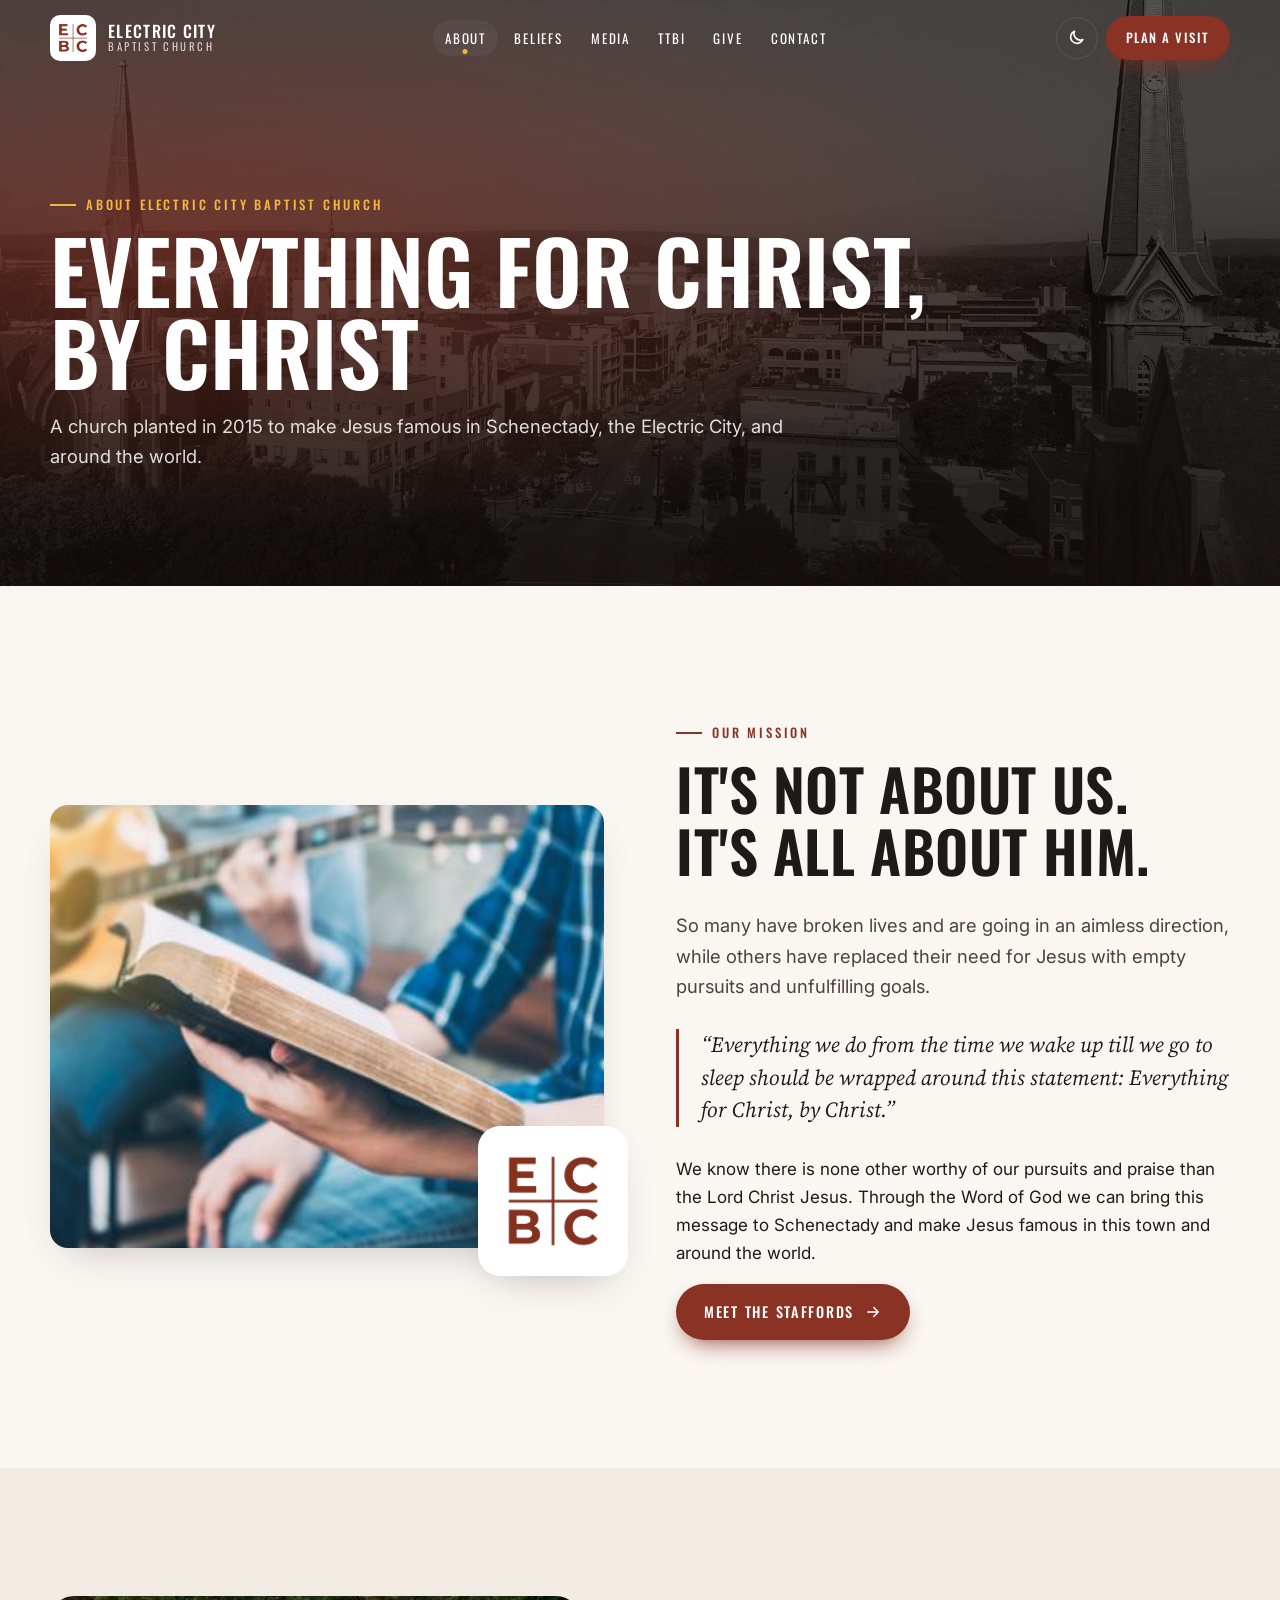
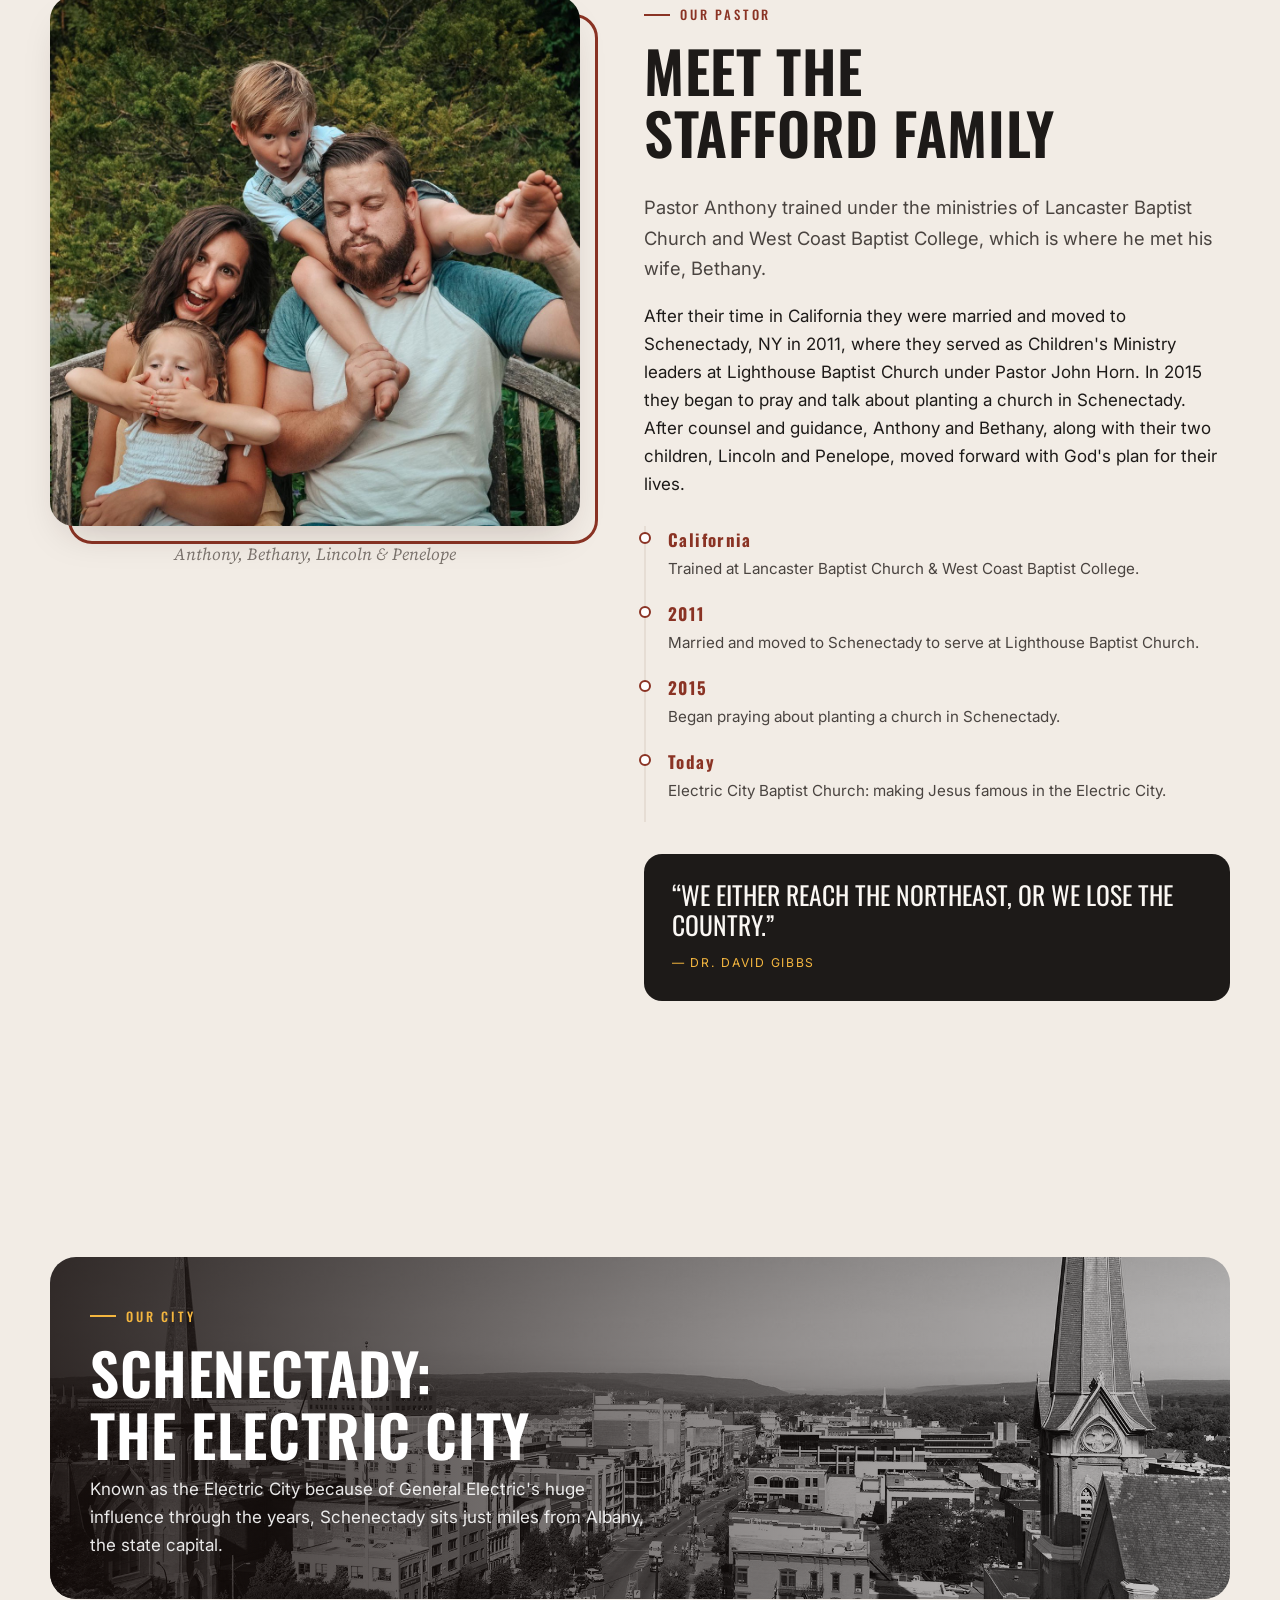
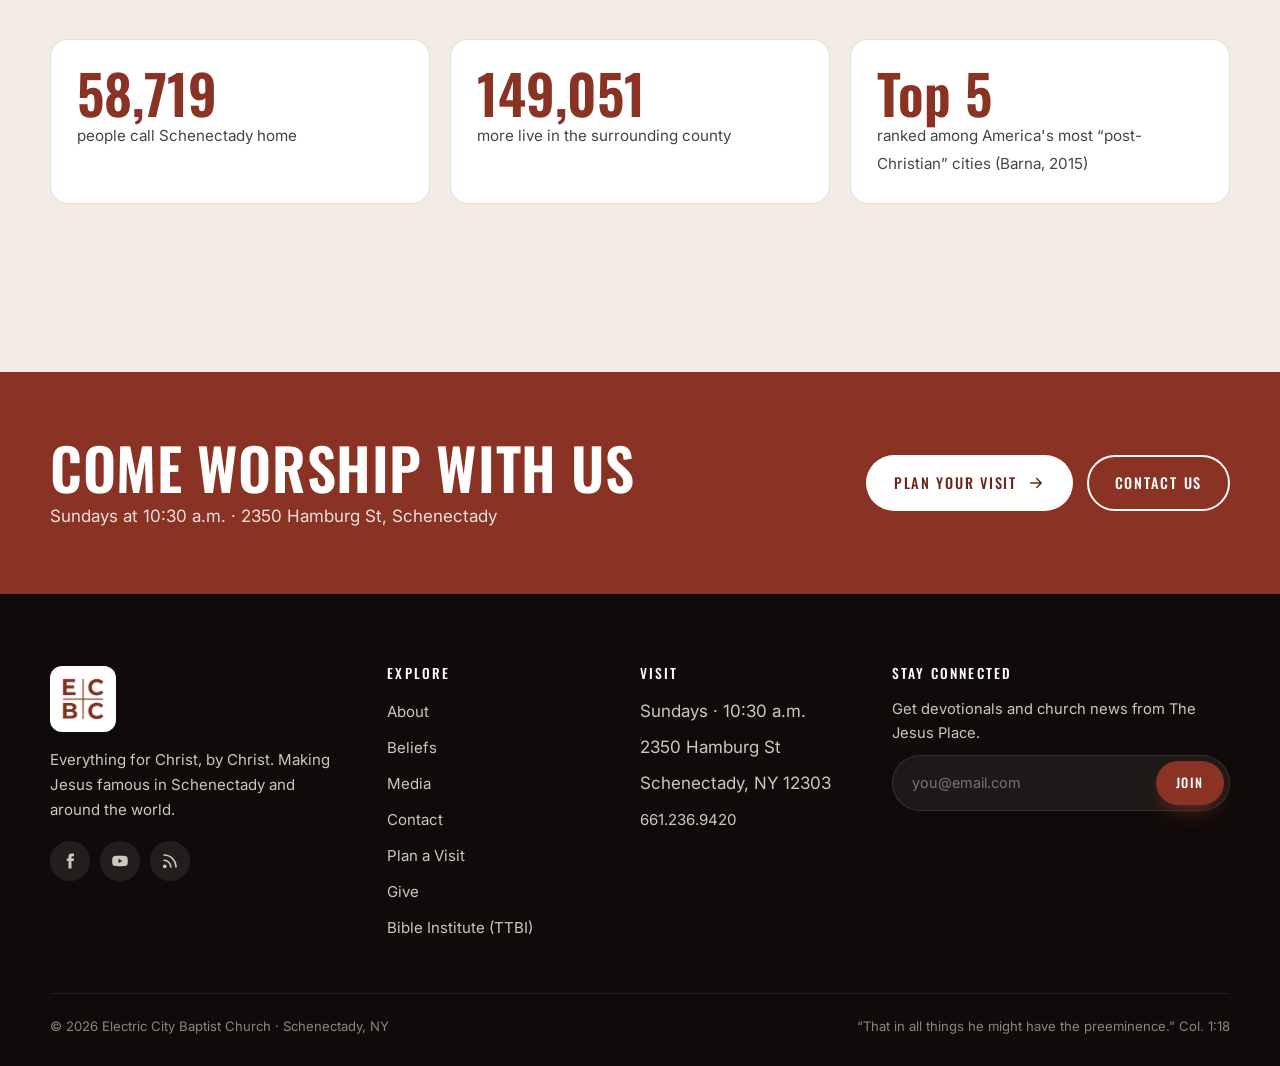
==== commit a7ad8420: "Apply SEO/AEO audit fixes: schema, titles, static content, FAQ, mobile bar" ====
--- a/about.html
+++ b/about.html
@@ -3,21 +3,109 @@
 <head>
   <meta charset="utf-8">
   <meta name="viewport" content="width=device-width, initial-scale=1">
-  <title>About | Electric City Baptist Church</title>
-  <meta name="description" content="Meet Pastor Anthony Stafford and family and learn the story and mission of Electric City Baptist Church in Schenectady, NY.">
+  <title>About Pastor Anthony Stafford | Electric City Baptist</title>
+  <meta name="description" content="Meet Pastor Anthony Stafford and family and the story of Electric City Baptist Church, planted to reach Schenectady with the gospel.">
   <meta name="theme-color" content="#8a3324">
   <meta name="robots" content="noindex, nofollow">
   <link rel="icon" type="image/png" href="assets/ecbc-logo.png">
   <link rel="apple-touch-icon" href="assets/ecbc-logo.png">
-  <meta property="og:title" content="About | Electric City Baptist Church">
-  <meta property="og:description" content="Meet Pastor Anthony Stafford and family and learn the story and mission of Electric City Baptist Church in Schenectady, NY.">
-  <meta property="og:image" content="assets/ecbc-logo.png">
+  <meta property="og:title" content="About Pastor Anthony Stafford | Electric City Baptist">
+  <meta property="og:description" content="Meet Pastor Anthony Stafford and family and the story of Electric City Baptist Church, planted to reach Schenectady with the gospel.">
+  <meta property="og:image" content="https://atlantic-ministries-trust.github.io/electriccitybaptist/assets/ecbc-logo.png">
+  <meta property="og:url" content="https://atlantic-ministries-trust.github.io/electriccitybaptist/about.html">
+  <meta property="og:type" content="website">
+  <meta property="og:site_name" content="Electric City Baptist Church">
+  <meta name="twitter:card" content="summary">
+  <link rel="canonical" href="https://atlantic-ministries-trust.github.io/electriccitybaptist/about.html">
   <link rel="preconnect" href="https://fonts.googleapis.com">
   <link rel="preconnect" href="https://fonts.gstatic.com" crossorigin>
   <link href="https://fonts.googleapis.com/css2?family=Inter:wght@400;500;600;700&family=Oswald:wght@400;500;600&family=Source+Serif+4:ital,wght@0,400;1,400&display=swap" rel="stylesheet">
-  <link rel="stylesheet" href="css/styles.css">
+  <link rel="stylesheet" href="css/styles.css?v=2">
   <script>
     try { const t = localStorage.getItem("ecbc-theme"); if (t) document.documentElement.dataset.theme = t; } catch (e) {}
+  </script>
+  <script type="application/ld+json">
+{
+  "@context": "https://schema.org",
+  "@graph": [
+    {
+      "@type": "Church",
+      "@id": "https://atlantic-ministries-trust.github.io/electriccitybaptist/#church",
+      "name": "Electric City Baptist Church",
+      "alternateName": "ECBC",
+      "description": "An independent Baptist church in Schenectady, NY. Sundays at 10:30 a.m. Everything for Christ, by Christ.",
+      "url": "https://atlantic-ministries-trust.github.io/electriccitybaptist/",
+      "logo": "https://atlantic-ministries-trust.github.io/electriccitybaptist/assets/ecbc-logo.png",
+      "image": "https://atlantic-ministries-trust.github.io/electriccitybaptist/assets/stafford-family.jpg",
+      "telephone": "+1-661-236-9420",
+      "address": {
+        "@type": "PostalAddress",
+        "streetAddress": "2350 Hamburg St",
+        "addressLocality": "Schenectady",
+        "addressRegion": "NY",
+        "postalCode": "12303",
+        "addressCountry": "US"
+      },
+      "geo": {
+        "@type": "GeoCoordinates",
+        "latitude": 42.781,
+        "longitude": -73.9327
+      },
+      "hasMap": "https://www.google.com/maps/search/?api=1&query=2350+Hamburg+St,+Schenectady,+NY+12303",
+      "event": {
+        "@type": "Event",
+        "name": "Sunday Worship",
+        "eventSchedule": {
+          "@type": "Schedule",
+          "byDay": "https://schema.org/Sunday",
+          "repeatFrequency": "P1W",
+          "startTime": "10:30",
+          "scheduleTimezone": "America/New_York"
+        },
+        "location": {
+          "@type": "Place",
+          "name": "Electric City Baptist Church",
+          "address": "2350 Hamburg St, Schenectady, NY 12303"
+        }
+      },
+      "employee": {
+        "@type": "Person",
+        "name": "Anthony Stafford",
+        "jobTitle": "Pastor"
+      },
+      "sameAs": [
+        "https://www.facebook.com/ElectricCityBaptist/",
+        "https://thejesusplace.substack.com/"
+      ]
+    },
+    {
+      "@type": "WebSite",
+      "@id": "https://atlantic-ministries-trust.github.io/electriccitybaptist/#website",
+      "url": "https://atlantic-ministries-trust.github.io/electriccitybaptist/",
+      "name": "Electric City Baptist Church",
+      "publisher": {
+        "@id": "https://atlantic-ministries-trust.github.io/electriccitybaptist/#church"
+      }
+    },
+    {
+      "@type": "BreadcrumbList",
+      "itemListElement": [
+        {
+          "@type": "ListItem",
+          "position": 1,
+          "name": "Home",
+          "item": "https://atlantic-ministries-trust.github.io/electriccitybaptist/"
+        },
+        {
+          "@type": "ListItem",
+          "position": 2,
+          "name": "About",
+          "item": "https://atlantic-ministries-trust.github.io/electriccitybaptist/about.html"
+        }
+      ]
+    }
+  ]
+}
   </script>
 </head>
 <body>
@@ -102,8 +190,8 @@
 <section class="page-hero">
   <div class="page-hero-bg" style="background-image:url('assets/schenectady.jpg')"></div>
   <div class="container">
-    <p class="eyebrow reveal">About Us</p>
-    <h1 class="reveal" data-delay="1">Everything for Christ,<br>by Christ</h1>
+    <h1 class="eyebrow reveal">About Electric City Baptist Church</h1>
+    <p class="page-title reveal" data-delay="1">Everything for Christ,<br>by Christ</p>
     <p class="lead reveal" data-delay="2">A church planted in 2015 to make Jesus famous in Schenectady, the Electric City, and around the world.</p>
   </div>
 </section>
@@ -113,7 +201,7 @@
   <div class="container mission-grid">
     <div class="mission-media reveal">
       <img src="assets/worship.jpg" alt="An open Bible held during worship" loading="lazy">
-      <div class="badge"><img src="assets/ecbc-logo.png" alt=""></div>
+      <div class="badge"><img src="assets/ecbc-logo.png" alt="Electric City Baptist Church logo"></div>
     </div>
     <div class="reveal" data-delay="1">
       <p class="eyebrow">Our Mission</p>
@@ -253,8 +341,14 @@
   </form>
 </dialog>
 
+<nav class="mobile-cta" aria-label="Quick actions">
+  <a href="visit.html"><svg><use href="#i-door"/></svg>Plan a Visit</a>
+  <a href="https://www.google.com/maps/dir/?api=1&amp;destination=2350+Hamburg+St,+Schenectady,+NY+12303" target="_blank" rel="noopener"><svg><use href="#i-pin"/></svg>Directions</a>
+  <a href="tel:+16612369420"><svg><use href="#i-phone"/></svg>Call</a>
+</nav>
+
 <div class="toast" id="toast" role="status"></div>
 
-<script src="js/app.js"></script>
+<script src="js/app.js?v=2"></script>
 </body>
 </html>
--- a/css/styles.css
+++ b/css/styles.css
@@ -195,15 +195,15 @@
 .pulse { width: 10px; height: 10px; border-radius: 50%; background: var(--spark); position: relative; }
 .pulse::after { content: ""; position: absolute; inset: 0; border-radius: 50%; background: var(--spark); animation: pulse 2s infinite; }
 @keyframes pulse { to { transform: scale(3); opacity: 0; } }
-.hero h1 {
+.hero .hero-title {
   font-size: clamp(3rem, 9vw, 6.6rem);
   text-transform: uppercase;
   line-height: .95;
   letter-spacing: -.005em;
   margin-bottom: 24px;
 }
-.hero h1 .bolt { color: var(--spark); display: inline-block; }
-.hero h1 em { font-style: normal; color: transparent; -webkit-text-stroke: 2px #fff; }
+.hero .hero-title .bolt { color: var(--spark); display: inline-block; }
+.hero .hero-title em { font-style: normal; color: transparent; -webkit-text-stroke: 2px #fff; }
 .hero p.lead { color: rgba(255,255,255,.82); font-size: 1.2rem; }
 .hero-ctas { display: flex; flex-wrap: wrap; gap: 14px; margin-top: 32px; }
 
@@ -671,7 +671,7 @@
 }
 .page-hero-bg { position: absolute; inset: 0; z-index: -2; background: center/cover no-repeat; filter: grayscale(.35) brightness(.55); transform: scale(1.04); }
 .page-hero::before { content: ""; position: absolute; inset: 0; z-index: -1; background: radial-gradient(ellipse at 15% 40%, rgba(138,51,36,.6), transparent 60%), linear-gradient(180deg, rgba(18,13,11,.4), rgba(18,13,11,.85)); }
-.page-hero h1 { font-size: clamp(2.8rem, 7vw, 5.4rem); text-transform: uppercase; line-height: .95; margin-bottom: 18px; }
+.page-hero h1:not(.eyebrow), .page-hero .page-title { font-family: var(--font-display); font-weight: 600; font-size: clamp(2.8rem, 7vw, 5.4rem); text-transform: uppercase; line-height: .95; margin-bottom: 18px; }
 .page-hero .eyebrow { color: var(--spark); }
 .page-hero .lead { color: rgba(255,255,255,.85); }
 .page-hero .reveal { opacity: 1; transform: none; animation: heroIn .9s cubic-bezier(.2,.7,.2,1) both; }
@@ -758,3 +758,44 @@
   .class-list li { grid-template-columns: 1fr; gap: 2px; }
   .family-photo::before { inset: 10px -10px auto 10px; }
 }
+
+/* Topic H1s that sit above the display slogans */
+.hero-kicker {
+  font-family: var(--font-display); font-weight: 500; text-transform: uppercase;
+  letter-spacing: .2em; font-size: .85rem; line-height: 1.4; color: var(--spark); margin: 0 0 14px;
+}
+.hero .hero-title { font-family: var(--font-display); font-weight: 600; margin-top: 0; }
+.page-hero .page-title { margin-top: 0; }
+h1.eyebrow { line-height: 1.4; }
+
+/* Mobile quick-action bar */
+.mobile-cta { display: none; }
+@media (max-width: 680px) {
+  .mobile-cta {
+    position: fixed; left: 0; right: 0; bottom: 0; z-index: 45;
+    display: grid; grid-template-columns: repeat(3, 1fr);
+    background: color-mix(in srgb, var(--paper) 94%, transparent); backdrop-filter: blur(12px); -webkit-backdrop-filter: blur(12px);
+    border-top: 1px solid var(--line); padding-bottom: env(safe-area-inset-bottom);
+  }
+  .mobile-cta a {
+    display: flex; flex-direction: column; align-items: center; gap: 3px; padding: 9px 4px 10px; min-height: 56px;
+    color: var(--ink); text-decoration: none; font-size: .75rem; font-weight: 600; letter-spacing: .02em;
+  }
+  .mobile-cta a:first-child { color: var(--rust); }
+  .mobile-cta svg { width: 20px; height: 20px; }
+  body { padding-bottom: calc(60px + env(safe-area-inset-bottom)); }
+  .mini-player { bottom: calc(70px + env(safe-area-inset-bottom)); }
+}
+
+/* First-time questions */
+.faq { background: var(--paper); }
+.faq-inner { max-width: 860px; }
+.faq-list { display: grid; gap: 10px; }
+.faq details { background: var(--card); border: 1px solid var(--line); border-radius: 14px; padding: 0 22px; }
+.faq details[open] { box-shadow: var(--shadow); }
+.faq summary { cursor: pointer; padding: 18px 0; font-weight: 600; font-size: 1.05rem; list-style: none; display: flex; justify-content: space-between; gap: 16px; }
+.faq summary::-webkit-details-marker { display: none; }
+.faq summary::after { content: "+"; color: var(--rust); font-size: 1.4rem; line-height: 1; }
+.faq details[open] summary::after { content: "\2212"; }
+.faq details p { margin: 0 0 18px; color: var(--ink-2); }
+.todo { background: #fff3cd; color: #6b4e00; border-radius: 6px; padding: 1px 6px; font-size: .9em; }
